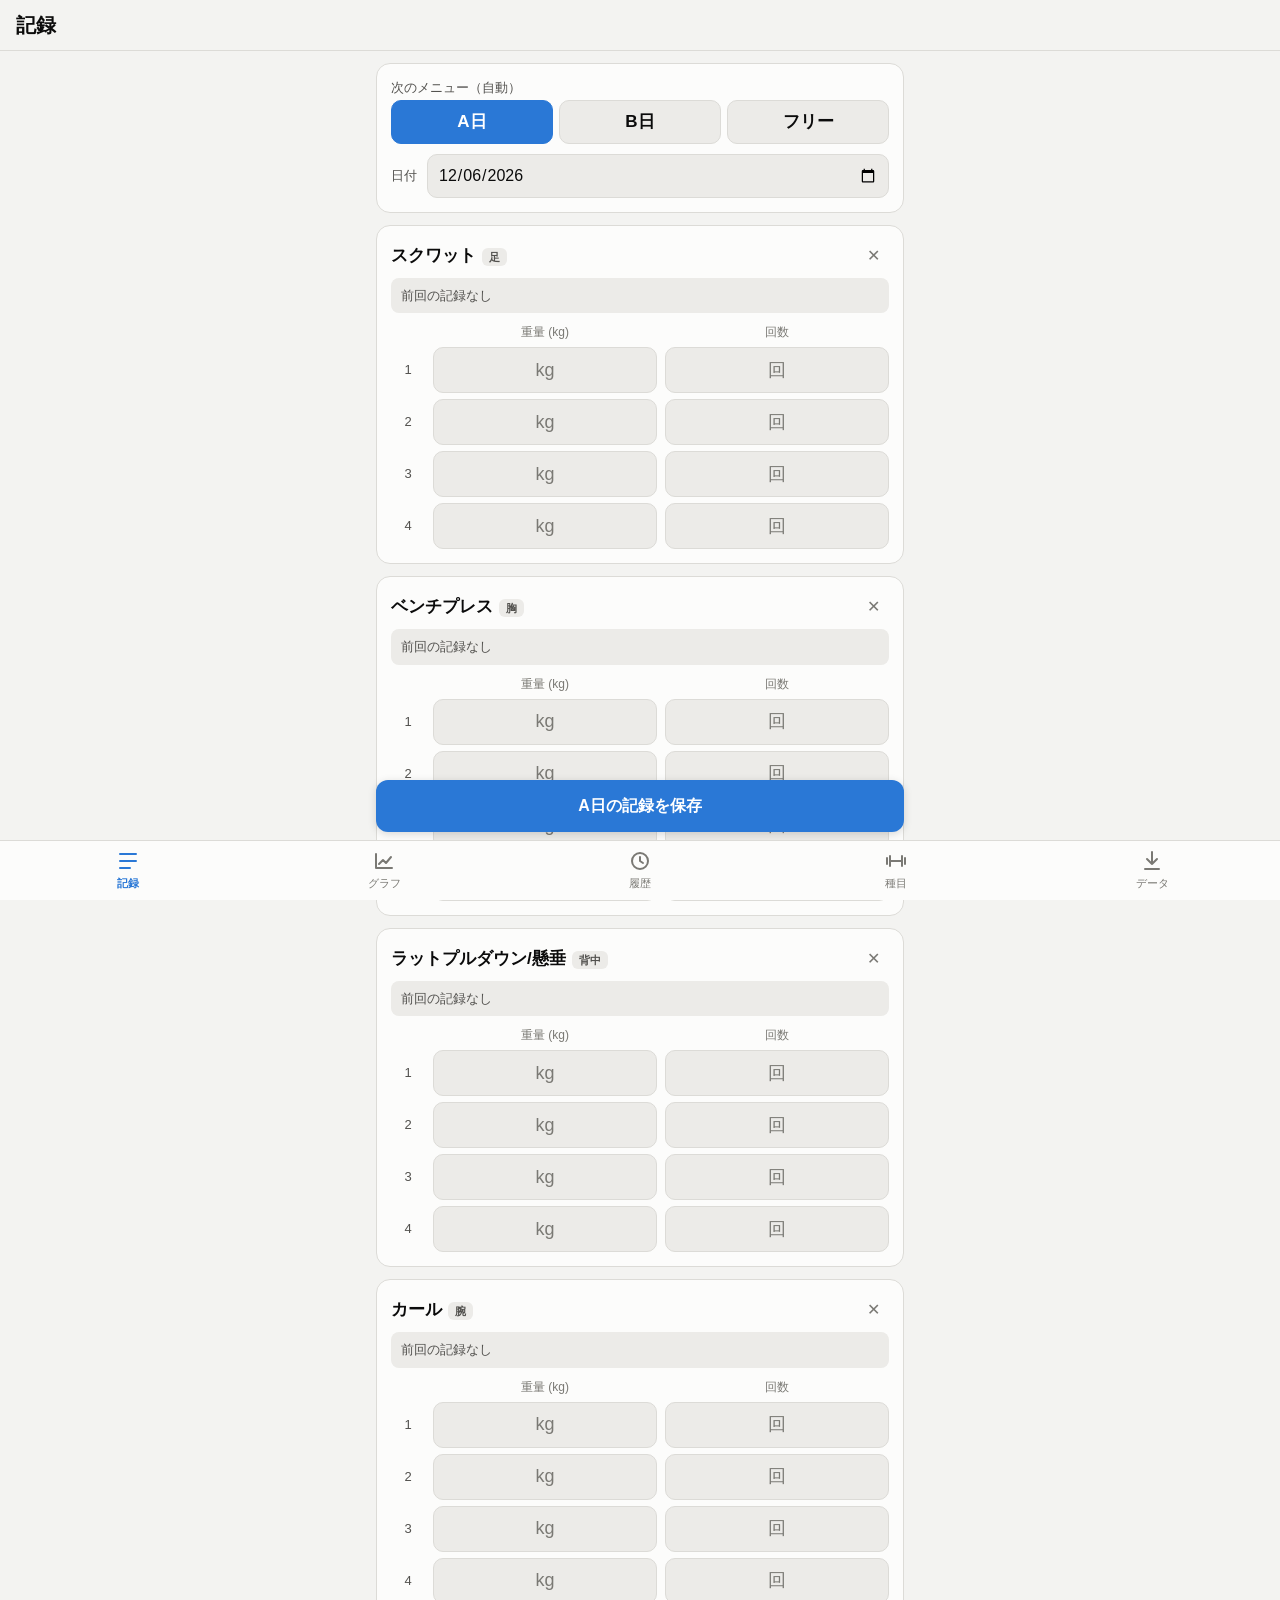
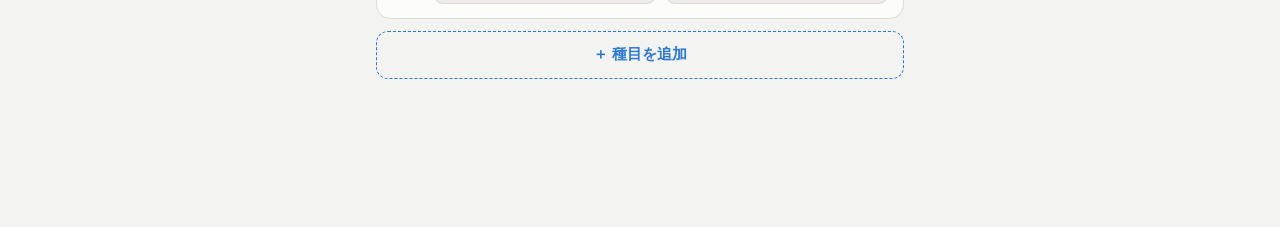
==== workout/index.html @ a6f20a1d "筋トレ記録: 記録をテキストでコピー・共有できるように - データタブに「テキストでコピー」（最新1回・7日・30日・全期間、プレビュー付き） - 共有に対応した端末では LINE 等へ直接共有 - " ====
<!doctype html>
<html lang="ja">
<head>
  <meta charset="utf-8">
  <meta name="viewport" content="width=device-width, initial-scale=1, viewport-fit=cover">
  <meta name="theme-color" content="#1f5fb0">
  <meta name="apple-mobile-web-app-capable" content="yes">
  <meta name="apple-mobile-web-app-status-bar-style" content="black-translucent">
  <meta name="apple-mobile-web-app-title" content="筋トレ記録">
  <title>筋トレ記録</title>
  <link rel="manifest" href="manifest.webmanifest">
  <link rel="icon" href="icons/icon-192.png" type="image/png">
  <link rel="apple-touch-icon" href="icons/apple-touch-icon.png">
  <link rel="stylesheet" href="style.css">
</head>
<body>
  <header class="app-header">
    <h1 id="header-title">記録</h1>
  </header>

  <main>
    <!-- 記録 -->
    <section id="view-record" class="view active" aria-labelledby="tab-record">
      <div class="session-bar card">
        <div class="day-row">
          <div>
            <div class="muted small" id="day-auto-label">次のメニュー</div>
            <div class="day-switch" role="radiogroup" aria-label="メニュー">
              <button type="button" class="day-btn" data-day="A" role="radio">A日</button>
              <button type="button" class="day-btn" data-day="B" role="radio">B日</button>
              <button type="button" class="day-btn" data-day="F" role="radio">フリー</button>
            </div>
          </div>
          <label class="date-field">
            <span class="muted small">日付</span>
            <input type="date" id="session-date">
          </label>
        </div>
        <p id="editing-note" class="editing-note" hidden>
          過去の記録を編集中 <button type="button" id="cancel-edit" class="link-btn">編集をやめる</button>
        </p>
      </div>

      <div id="exercise-list"></div>
      <p id="record-empty" class="muted empty" hidden>「＋ 種目を追加」から今日やる種目を選んでください</p>

      <button type="button" id="add-exercise-btn" class="add-btn">＋ 種目を追加</button>

      <div class="save-area">
        <button type="button" id="save-btn" class="primary-btn">記録を保存</button>
      </div>
    </section>

    <!-- グラフ -->
    <section id="view-chart" class="view" aria-labelledby="tab-chart">
      <div class="card">
        <label class="field">
          <span class="muted small">種目</span>
          <select id="chart-exercise"></select>
        </label>
        <div class="seg" role="radiogroup" aria-label="指標">
          <button type="button" class="seg-btn active" data-metric="top" role="radio" aria-checked="true">最大重量</button>
          <button type="button" class="seg-btn" data-metric="volume" role="radio" aria-checked="false">総挙上量</button>
        </div>
      </div>
      <div class="card chart-card">
        <div class="chart-head">
          <div id="chart-title" class="chart-title"></div>
          <div id="chart-summary" class="muted small"></div>
        </div>
        <div class="chart-wrap">
          <canvas id="chart" aria-label="重量推移グラフ" role="img"></canvas>
          <div id="chart-tip" class="chart-tip" hidden></div>
        </div>
        <p id="chart-empty" class="muted empty" hidden>まだ記録がありません</p>
      </div>
      <div class="card">
        <h2 class="card-title">記録一覧</h2>
        <table class="data-table" id="chart-table">
          <thead><tr><th>日付</th><th>セット（kg×回）</th><th class="num" id="chart-table-metric">最大</th></tr></thead>
          <tbody></tbody>
        </table>
      </div>
    </section>

    <!-- 履歴 -->
    <section id="view-history" class="view" aria-labelledby="tab-history">
      <div id="history-list"></div>
      <p id="history-empty" class="muted empty" hidden>まだ記録がありません</p>
    </section>

    <!-- 種目・メニュー -->
    <section id="view-menu" class="view" aria-labelledby="tab-menu">
      <div id="template-cards"></div>
      <h2 class="section-title">部位ごとの種目</h2>
      <div id="catalog-cards"></div>
    </section>

    <!-- データ -->
    <section id="view-settings" class="view" aria-labelledby="tab-settings">
      <div class="card">
        <h2 class="card-title">テキストでコピー</h2>
        <p class="muted small">友人やトレーナーにメッセージで送るときに使えます。</p>
        <div class="seg" id="text-range" role="radiogroup" aria-label="期間">
          <button type="button" class="seg-btn active" data-range="last" role="radio" aria-checked="true">最新1回</button>
          <button type="button" class="seg-btn" data-range="7" role="radio" aria-checked="false">7日</button>
          <button type="button" class="seg-btn" data-range="30" role="radio" aria-checked="false">30日</button>
          <button type="button" class="seg-btn" data-range="all" role="radio" aria-checked="false">全期間</button>
        </div>
        <textarea id="text-preview" class="text-preview" rows="9" readonly aria-label="コピーする内容"></textarea>
        <div class="btn-row">
          <button type="button" id="copy-text-btn" class="primary-btn">コピー</button>
          <button type="button" id="share-text-btn" class="secondary-btn" hidden>共有</button>
        </div>
      </div>
      <div class="card">
        <h2 class="card-title">データのバックアップ</h2>
        <p class="muted small">機種変更の前にエクスポートし、新しい端末でインポートしてください。種目とA日/B日メニューも一緒に保存されます。</p>
        <p class="small" id="data-count"></p>
        <div class="btn-col">
          <button type="button" id="export-btn" class="primary-btn">JSONをエクスポート</button>
          <button type="button" id="share-btn" class="secondary-btn" hidden>共有（AirDrop・メール等）</button>
          <button type="button" id="import-btn" class="secondary-btn">JSONをインポート</button>
          <input type="file" id="import-file" accept="application/json,.json" hidden>
        </div>
        <p class="muted small">インポートは既存データに統合されます（同じ記録は上書き）。</p>
      </div>
      <p class="muted small center" id="app-version"></p>
    </section>
  </main>

  <nav class="tabbar" role="tablist">
    <button type="button" role="tab" id="tab-record" data-view="record" class="active" aria-selected="true">
      <svg viewBox="0 0 24 24" aria-hidden="true"><path d="M4 5h16M4 12h16M4 19h10"/></svg>記録
    </button>
    <button type="button" role="tab" id="tab-chart" data-view="chart" aria-selected="false">
      <svg viewBox="0 0 24 24" aria-hidden="true"><path d="M4 19V5M4 19h16M7 15l4-4 3 3 5-6"/></svg>グラフ
    </button>
    <button type="button" role="tab" id="tab-history" data-view="history" aria-selected="false">
      <svg viewBox="0 0 24 24" aria-hidden="true"><circle cx="12" cy="12" r="8"/><path d="M12 8v4l3 2"/></svg>履歴
    </button>
    <button type="button" role="tab" id="tab-menu" data-view="menu" aria-selected="false">
      <svg viewBox="0 0 24 24" aria-hidden="true"><path d="M3 9v6M6 7v10M18 7v10M21 9v6M6 12h12"/></svg>種目
    </button>
    <button type="button" role="tab" id="tab-settings" data-view="settings" aria-selected="false">
      <svg viewBox="0 0 24 24" aria-hidden="true"><path d="M12 3v12M7 10l5 5 5-5M5 20h14"/></svg>データ
    </button>
  </nav>

  <!-- 種目を選ぶシート -->
  <dialog id="picker-dialog" class="sheet">
    <div class="sheet-head">
      <h2 id="picker-title">種目を追加</h2>
      <button type="button" class="icon-btn" data-close aria-label="閉じる">✕</button>
    </div>
    <div id="picker-parts" class="part-chips" role="tablist" aria-label="部位"></div>
    <div id="picker-list" class="picker-list"></div>
    <button type="button" id="picker-new" class="add-btn">＋ 新しい種目を作る</button>
  </dialog>

  <!-- 種目の作成・編集 -->
  <dialog id="exercise-dialog" class="sheet">
    <form method="dialog" id="exercise-form">
      <div class="sheet-head">
        <h2 id="exercise-dialog-title">種目を追加</h2>
        <button type="button" class="icon-btn" data-close aria-label="閉じる">✕</button>
      </div>
      <label class="field">
        <span class="muted small">種目名</span>
        <input type="text" id="exercise-name" class="text-in" maxlength="40" autocomplete="off" enterkeyhint="done" required>
      </label>
      <div class="field">
        <span class="muted small">部位</span>
        <div id="exercise-part" class="part-chips" role="radiogroup" aria-label="部位"></div>
      </div>
      <p id="exercise-error" class="error small" hidden></p>
      <button type="submit" class="primary-btn">保存</button>
    </form>
  </dialog>

  <div id="toast" class="toast" role="status" aria-live="polite" hidden></div>

  <script src="db.js"></script>
  <script src="app.js"></script>
</body>
</html>
---- workout/style.css ----
:root {
  color-scheme: light;
  --bg: #f3f3f1;
  --surface: #fcfcfb;
  --surface-2: #ecebe8;
  --border: #dcdbd7;
  --text: #0b0b0b;
  --text-2: #52514e;
  --text-3: #7a7974;
  --accent: #2a78d6;
  --accent-ink: #ffffff;
  --accent-soft: #e3eefb;
  --good: #0a7a3b;
  --good-soft: #dff3e7;
  --danger: #c23a39;
  --grid: #e4e3df;
  --radius: 14px;
  --tabbar-h: 60px;
}
@media (prefers-color-scheme: dark) {
  :root:not([data-theme="light"]) {
    color-scheme: dark;
    --bg: #111110;
    --surface: #1a1a19;
    --surface-2: #262624;
    --border: #353532;
    --text: #ffffff;
    --text-2: #c3c2b7;
    --text-3: #8f8e86;
    --accent: #3987e5;
    --accent-ink: #ffffff;
    --accent-soft: #1b2c42;
    --good: #4fcf86;
    --good-soft: #15321f;
    --danger: #e66767;
    --grid: #2c2c2a;
  }
}
:root[data-theme="dark"] {
  color-scheme: dark;
  --bg: #111110;
  --surface: #1a1a19;
  --surface-2: #262624;
  --border: #353532;
  --text: #ffffff;
  --text-2: #c3c2b7;
  --text-3: #8f8e86;
  --accent: #3987e5;
  --accent-ink: #ffffff;
  --accent-soft: #1b2c42;
  --good: #4fcf86;
  --good-soft: #15321f;
  --danger: #e66767;
  --grid: #2c2c2a;
}

* { box-sizing: border-box; }
html { -webkit-text-size-adjust: 100%; }
body {
  margin: 0;
  background: var(--bg);
  color: var(--text);
  font-family: -apple-system, BlinkMacSystemFont, "Hiragino Sans", "Noto Sans JP", "Segoe UI", sans-serif;
  font-size: 16px;
  line-height: 1.5;
  -webkit-tap-highlight-color: transparent;
  overscroll-behavior-y: none;
}
button, input, select { font: inherit; color: inherit; }
button { cursor: pointer; }

.app-header {
  position: sticky; top: 0; z-index: 5;
  padding: calc(env(safe-area-inset-top) + 10px) 16px 10px;
  background: var(--bg);
  border-bottom: 1px solid var(--border);
}
.app-header h1 { margin: 0; font-size: 20px; font-weight: 700; }

main {
  max-width: 560px;
  margin: 0 auto;
  padding: 12px 16px calc(var(--tabbar-h) + env(safe-area-inset-bottom) + 24px);
}
.view { display: none; }
.view.active { display: block; }

.card {
  background: var(--surface);
  border: 1px solid var(--border);
  border-radius: var(--radius);
  padding: 14px;
  margin-bottom: 12px;
}
.card-title { margin: 0 0 8px; font-size: 16px; }
.muted { color: var(--text-2); }
.small { font-size: 13px; }
.center { text-align: center; }
.empty { text-align: center; padding: 24px 0; }

/* 記録: セッションバー */
.day-row { display: flex; flex-direction: column; gap: 10px; }
.day-switch { display: flex; gap: 6px; margin-top: 2px; }
.day-btn {
  flex: 1; height: 44px; padding: 0 8px; white-space: nowrap;
  border-radius: 10px; border: 1px solid var(--border);
  background: var(--surface-2); font-weight: 700; font-size: 17px;
}
.day-btn[aria-checked="true"] { background: var(--accent); border-color: var(--accent); color: var(--accent-ink); }
.date-field { display: flex; align-items: center; gap: 10px; }
.date-field input {
  flex: 1; height: 44px; padding: 0 10px; border-radius: 10px;
  border: 1px solid var(--border); background: var(--surface-2); min-width: 0;
}
.editing-note {
  margin: 10px 0 0; padding: 8px 10px; border-radius: 8px;
  background: var(--accent-soft); font-size: 14px;
}
.link-btn { background: none; border: 0; padding: 0; color: var(--accent); text-decoration: underline; }

/* 種目カード */
.ex-card h3 { margin: 0; font-size: 17px; }
.ex-head { display: flex; justify-content: space-between; align-items: center; gap: 8px; }
.ex-title { display: flex; align-items: baseline; gap: 6px; min-width: 0; flex-wrap: wrap; }
.ex-tools { display: flex; align-items: center; gap: 6px; flex: 0 0 auto; }
.part-tag {
  display: inline-block; padding: 0 7px; border-radius: 6px; font-size: 11px; line-height: 18px;
  background: var(--surface-2); color: var(--text-2); font-weight: 600; white-space: nowrap;
}
.icon-btn {
  width: 32px; height: 32px; border-radius: 8px; border: 0; background: none;
  color: var(--text-3); font-size: 16px; line-height: 1; flex: 0 0 auto;
}
.icon-btn:active { background: var(--surface-2); }
.add-btn {
  display: block; width: 100%; height: 48px; margin: 0 0 12px; border-radius: 12px;
  border: 1px dashed var(--accent); background: none; color: var(--accent); font-weight: 700; font-size: 15px;
}
.prev {
  margin: 6px 0 10px; padding: 8px 10px; border-radius: 8px;
  background: var(--surface-2); font-size: 13px; color: var(--text-2);
}
.prev strong { color: var(--text); font-weight: 600; }
.prev .hint { margin-top: 4px; color: var(--good); font-weight: 700; }
.badge {
  display: inline-flex; align-items: center; gap: 4px;
  padding: 3px 9px; border-radius: 999px; font-size: 13px; font-weight: 700;
  background: var(--good-soft); color: var(--good); white-space: nowrap;
}
.sets { display: grid; grid-template-columns: 34px 1fr 1fr; gap: 6px 8px; align-items: center; }
.sets .col-h { font-size: 12px; color: var(--text-3); text-align: center; }
.set-no { font-size: 13px; color: var(--text-2); text-align: center; }
.num-in {
  width: 100%; height: 46px; padding: 0 10px;
  border-radius: 10px; border: 1px solid var(--border);
  background: var(--surface-2); font-size: 18px; text-align: center;
  font-variant-numeric: tabular-nums;
}
.num-in:focus { outline: 2px solid var(--accent); outline-offset: -1px; background: var(--surface); }
.num-in.done { border-color: var(--good); }
.num-in::placeholder { color: var(--text-3); }
.fill-btn {
  margin-top: 8px; width: 100%; height: 36px; border-radius: 8px;
  border: 1px dashed var(--border); background: none; color: var(--text-2); font-size: 13px;
}

.save-area { position: sticky; bottom: calc(var(--tabbar-h) + env(safe-area-inset-bottom) + 8px); }
.primary-btn, .secondary-btn {
  width: 100%; height: 52px; border-radius: 12px; font-weight: 700; font-size: 16px;
}
.primary-btn { border: 0; background: var(--accent); color: var(--accent-ink); box-shadow: 0 2px 8px rgb(0 0 0 / .15); }
.secondary-btn { border: 1px solid var(--border); background: var(--surface-2); }
.primary-btn:active, .secondary-btn:active { transform: scale(.99); }
.btn-col { display: flex; flex-direction: column; gap: 8px; margin: 10px 0; }
.btn-row { display: flex; gap: 8px; }
.btn-row > * { flex: 1; }
.text-preview {
  display: block; width: 100%; margin: 10px 0; padding: 10px 12px; resize: vertical;
  border-radius: 10px; border: 1px solid var(--border); background: var(--surface-2); color: var(--text);
  font: inherit; font-size: 14px; line-height: 1.6;
}

/* グラフ */
.field { display: flex; flex-direction: column; gap: 2px; margin-bottom: 10px; }
.field select {
  height: 44px; padding: 0 10px; border-radius: 10px;
  border: 1px solid var(--border); background: var(--surface-2);
}
.seg { display: flex; background: var(--surface-2); border-radius: 10px; padding: 3px; }
.seg-btn { flex: 1; height: 38px; border: 0; border-radius: 8px; background: none; font-size: 14px; color: var(--text-2); }
.seg-btn.active { background: var(--surface); color: var(--text); font-weight: 700; box-shadow: 0 1px 3px rgb(0 0 0 / .12); }
.chart-head { margin-bottom: 6px; }
.chart-title { font-weight: 700; }
.chart-wrap { position: relative; }
#chart { display: block; width: 100%; height: 240px; touch-action: pan-y; }
.chart-tip {
  position: absolute; top: 0; pointer-events: none;
  background: var(--surface); border: 1px solid var(--border); border-radius: 8px;
  padding: 6px 9px; font-size: 12px; line-height: 1.4; white-space: nowrap;
  box-shadow: 0 2px 8px rgb(0 0 0 / .15);
}
.chart-tip b { font-size: 14px; }
.data-table { width: 100%; border-collapse: collapse; font-size: 13px; }
.data-table th, .data-table td { padding: 6px 4px; border-bottom: 1px solid var(--grid); text-align: left; vertical-align: top; }
.data-table th { color: var(--text-3); font-weight: 600; }
.data-table .num { text-align: right; font-variant-numeric: tabular-nums; white-space: nowrap; }
.data-table td:first-child { white-space: nowrap; }

/* 種目・メニュー */
.section-title { font-size: 15px; margin: 20px 2px 8px; color: var(--text-2); }
.row-list { list-style: none; margin: 0 0 8px; padding: 0; }
.row {
  display: flex; align-items: center; gap: 4px; min-height: 44px;
  border-bottom: 1px solid var(--grid); padding: 2px 0;
}
.row:last-child { border-bottom: 0; }
.row .row-name { flex: 1; min-width: 0; display: flex; align-items: baseline; gap: 6px; flex-wrap: wrap; }
.row .icon-btn:disabled { opacity: .3; }
.card-head { display: flex; justify-content: space-between; align-items: center; margin-bottom: 4px; }
.card-head .card-title { margin: 0; }
.text-btn { background: none; border: 0; color: var(--accent); font-weight: 700; font-size: 14px; padding: 6px 4px; }
.row-empty { padding: 8px 0; }

/* シート（ダイアログ） */
.sheet {
  width: 100%; max-width: 560px; max-height: 85vh; margin: auto auto 0; padding: 14px 16px calc(16px + env(safe-area-inset-bottom));
  border: 0; border-radius: 18px 18px 0 0; background: var(--surface); color: var(--text);
  overflow-y: auto;
}
.sheet::backdrop { background: rgb(0 0 0 / .45); }
.sheet-head { display: flex; justify-content: space-between; align-items: center; margin-bottom: 10px; }
.sheet-head h2 { margin: 0; font-size: 18px; }
.part-chips { display: flex; gap: 6px; flex-wrap: wrap; margin-bottom: 10px; }
.chip {
  height: 38px; padding: 0 14px; border-radius: 999px; border: 1px solid var(--border);
  background: var(--surface-2); font-size: 15px; font-weight: 600;
}
.chip[aria-selected="true"], .chip[aria-checked="true"] { background: var(--accent); border-color: var(--accent); color: var(--accent-ink); }
.picker-list { display: flex; flex-direction: column; gap: 6px; margin-bottom: 12px; min-height: 120px; }
.pick-item {
  display: flex; justify-content: space-between; align-items: center;
  min-height: 50px; padding: 0 14px; border-radius: 10px; border: 1px solid var(--border);
  background: var(--surface-2); font-size: 16px; text-align: left;
}
.pick-item:disabled { opacity: .5; }
.pick-item .muted { font-size: 12px; }
.text-in {
  height: 46px; padding: 0 12px; border-radius: 10px; border: 1px solid var(--border);
  background: var(--surface-2); font-size: 16px; width: 100%;
}
.error { color: var(--danger); margin: 0 0 10px; }

/* 履歴 */
.hist-head { display: flex; justify-content: space-between; align-items: center; margin-bottom: 6px; }
.hist-date { font-weight: 700; }
.day-tag {
  display: inline-block; margin-left: 6px; padding: 1px 8px; border-radius: 6px;
  background: var(--accent-soft); color: var(--text); font-size: 12px; font-weight: 700;
}
.hist-ex { font-size: 13px; padding: 3px 0; display: flex; gap: 8px; }
.hist-ex .name { flex: 0 0 auto; min-width: 7.5em; color: var(--text-2); }
.hist-ex .sets-txt { font-variant-numeric: tabular-nums; }
.hist-actions { display: flex; gap: 6px; flex: 0 0 auto; }
.hist-head > div:first-child { min-width: 0; }
.small-btn {
  height: 32px; padding: 0 10px; border-radius: 8px; white-space: nowrap;
  border: 1px solid var(--border); background: var(--surface-2); font-size: 13px;
}
.small-btn.danger { color: var(--danger); }

/* タブバー */
.tabbar {
  position: fixed; left: 0; right: 0; bottom: 0; z-index: 10;
  display: flex; height: calc(var(--tabbar-h) + env(safe-area-inset-bottom));
  padding-bottom: env(safe-area-inset-bottom);
  background: var(--surface); border-top: 1px solid var(--border);
}
.tabbar button {
  flex: 1; min-width: 0; border: 0; background: none; font-size: 11px; color: var(--text-3);
  display: flex; flex-direction: column; align-items: center; justify-content: center; gap: 2px;
}
.tabbar svg { width: 24px; height: 24px; fill: none; stroke: currentColor; stroke-width: 2; stroke-linecap: round; stroke-linejoin: round; }
.tabbar button.active { color: var(--accent); font-weight: 700; }

.toast {
  position: fixed; left: 50%; transform: translateX(-50%);
  bottom: calc(var(--tabbar-h) + env(safe-area-inset-bottom) + 76px);
  background: var(--text); color: var(--bg); padding: 10px 16px; border-radius: 10px;
  font-size: 14px; z-index: 20; max-width: calc(100% - 32px); text-align: center;
}
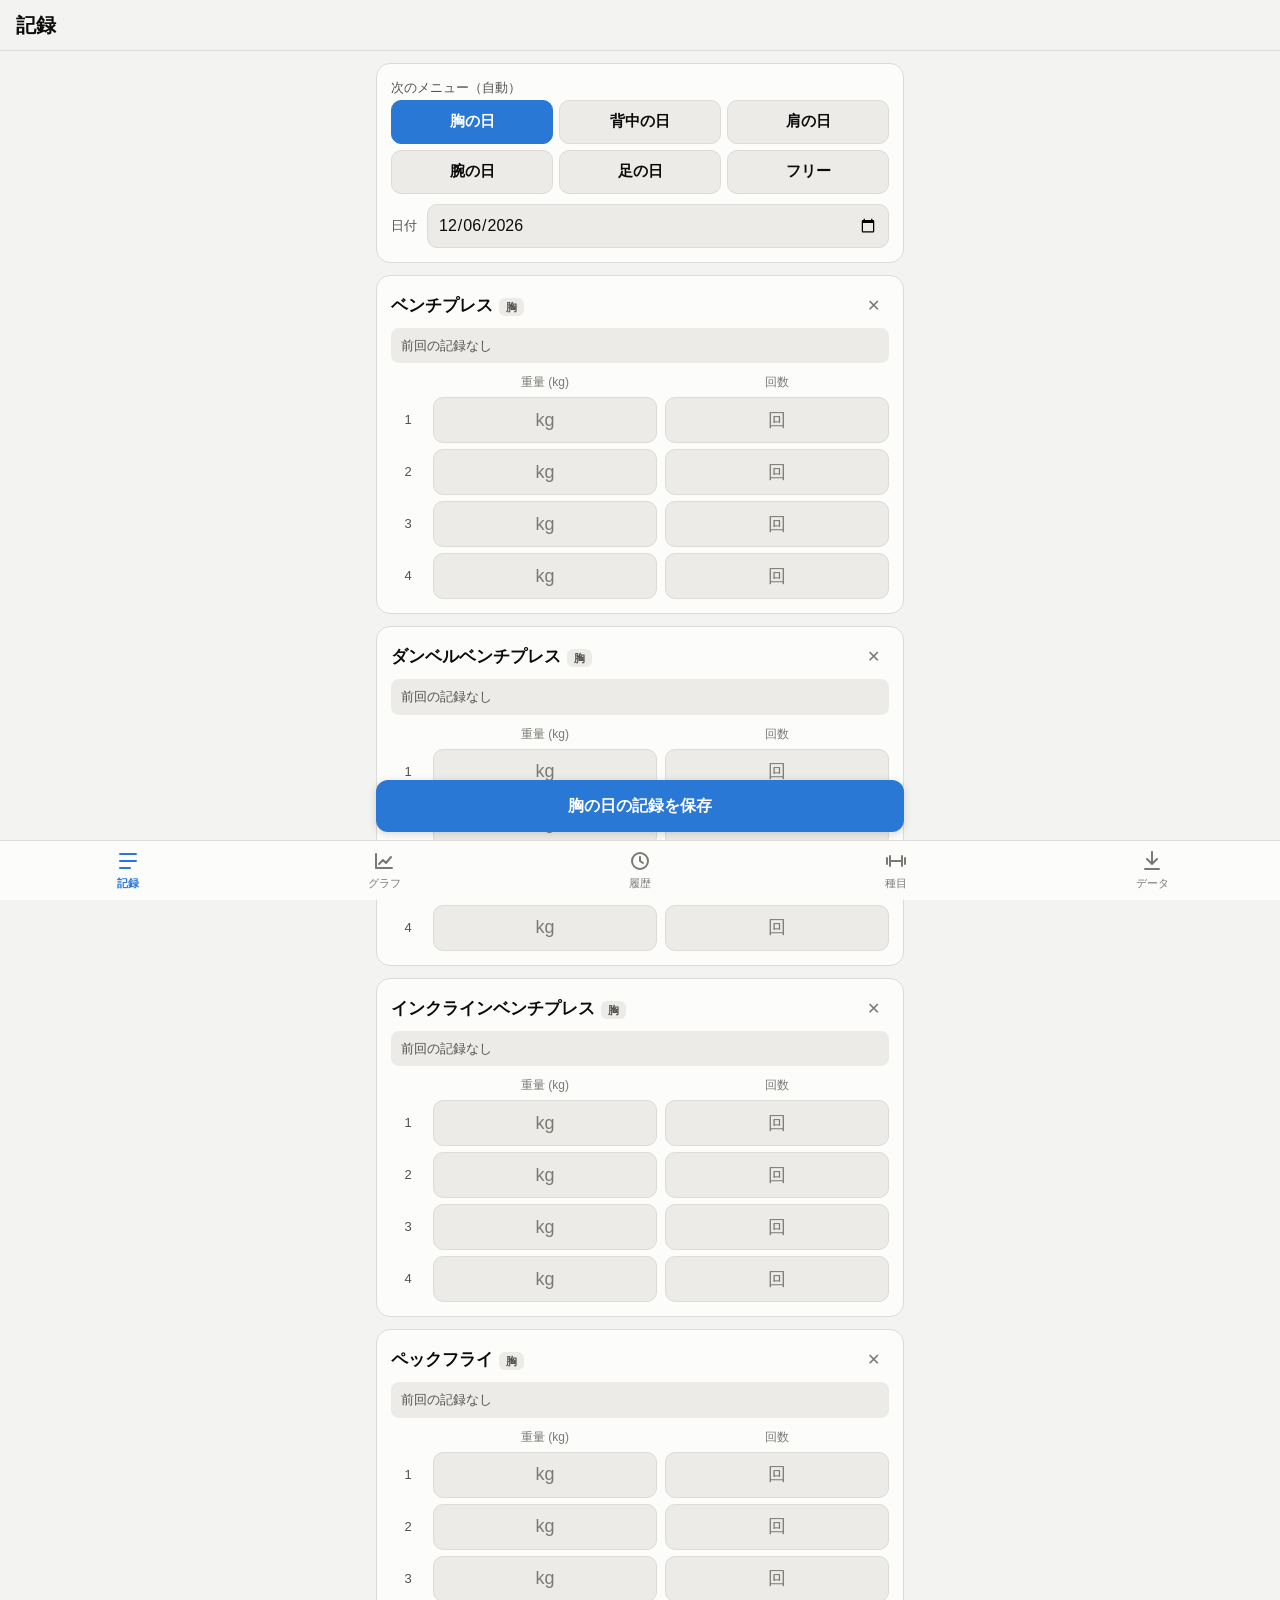
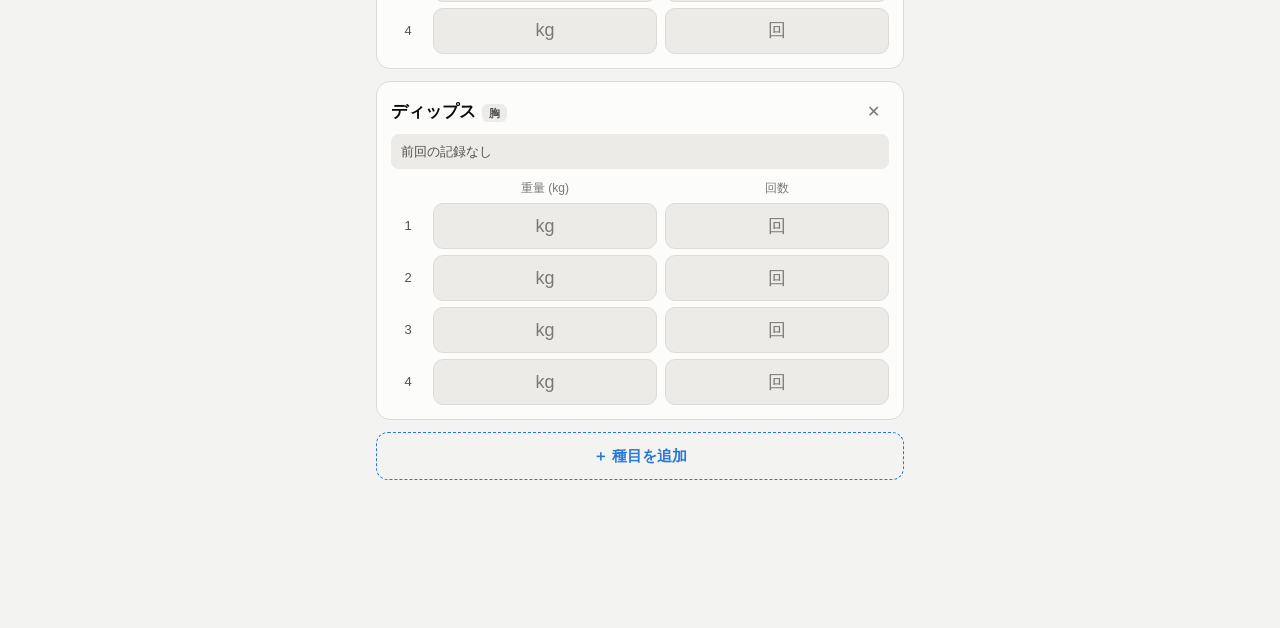
==== commit d7b6d1b6: "筋トレ記録: A日/B日を部位別の5分割メニューに置き換え - メニューを自由な数・名前で持てるようにし、初期値を5分割（胸/背中/肩/腕/足の日）に - 次のメニューは「一番長くやっていないもの」を" ====
--- a/workout/index.html
+++ b/workout/index.html
@@ -25,11 +25,7 @@
         <div class="day-row">
           <div>
             <div class="muted small" id="day-auto-label">次のメニュー</div>
-            <div class="day-switch" role="radiogroup" aria-label="メニュー">
-              <button type="button" class="day-btn" data-day="A" role="radio">A日</button>
-              <button type="button" class="day-btn" data-day="B" role="radio">B日</button>
-              <button type="button" class="day-btn" data-day="F" role="radio">フリー</button>
-            </div>
+            <div class="day-switch" id="day-switch" role="radiogroup" aria-label="メニュー"></div>
           </div>
           <label class="date-field">
             <span class="muted small">日付</span>
@@ -91,6 +87,7 @@
 
     <!-- 種目・メニュー -->
     <section id="view-menu" class="view" aria-labelledby="tab-menu">
+      <h2 class="section-title first">メニュー</h2>
       <div id="template-cards"></div>
       <h2 class="section-title">部位ごとの種目</h2>
       <div id="catalog-cards"></div>
@@ -115,7 +112,7 @@
       </div>
       <div class="card">
         <h2 class="card-title">データのバックアップ</h2>
-        <p class="muted small">機種変更の前にエクスポートし、新しい端末でインポートしてください。種目とA日/B日メニューも一緒に保存されます。</p>
+        <p class="muted small">機種変更の前にエクスポートし、新しい端末でインポートしてください。種目とメニューも一緒に保存されます。</p>
         <p class="small" id="data-count"></p>
         <div class="btn-col">
           <button type="button" id="export-btn" class="primary-btn">JSONをエクスポート</button>
--- a/workout/style.css
+++ b/workout/style.css
@@ -100,11 +100,12 @@
 
 /* 記録: セッションバー */
 .day-row { display: flex; flex-direction: column; gap: 10px; }
-.day-switch { display: flex; gap: 6px; margin-top: 2px; }
+.day-switch { display: flex; flex-wrap: wrap; gap: 6px; margin-top: 2px; }
 .day-btn {
-  flex: 1; height: 44px; padding: 0 8px; white-space: nowrap;
+  flex: 1 0 calc((100% - 12px) / 3); height: 44px; padding: 0 6px; white-space: nowrap;
   border-radius: 10px; border: 1px solid var(--border);
-  background: var(--surface-2); font-weight: 700; font-size: 17px;
+  background: var(--surface-2); font-weight: 700; font-size: 15px;
+  overflow: hidden; text-overflow: ellipsis;
 }
 .day-btn[aria-checked="true"] { background: var(--accent); border-color: var(--accent); color: var(--accent-ink); }
 .date-field { display: flex; align-items: center; gap: 10px; }
@@ -208,6 +209,7 @@
 
 /* 種目・メニュー */
 .section-title { font-size: 15px; margin: 20px 2px 8px; color: var(--text-2); }
+.section-title.first { margin-top: 4px; }
 .row-list { list-style: none; margin: 0 0 8px; padding: 0; }
 .row {
   display: flex; align-items: center; gap: 4px; min-height: 44px;
@@ -218,6 +220,10 @@
 .row .icon-btn:disabled { opacity: .3; }
 .card-head { display: flex; justify-content: space-between; align-items: center; margin-bottom: 4px; }
 .card-head .card-title { margin: 0; }
+.menu-actions { display: flex; flex-wrap: wrap; gap: 6px; margin-top: 8px; padding-top: 10px; border-top: 1px solid var(--grid); }
+.menu-actions .small-btn:first-child { margin-right: auto; }
+.menu-actions .small-btn:disabled { opacity: .35; }
+.menu-note { margin: 0 2px 10px; }
 .text-btn { background: none; border: 0; color: var(--accent); font-weight: 700; font-size: 14px; padding: 6px 4px; }
 .row-empty { padding: 8px 0; }
 
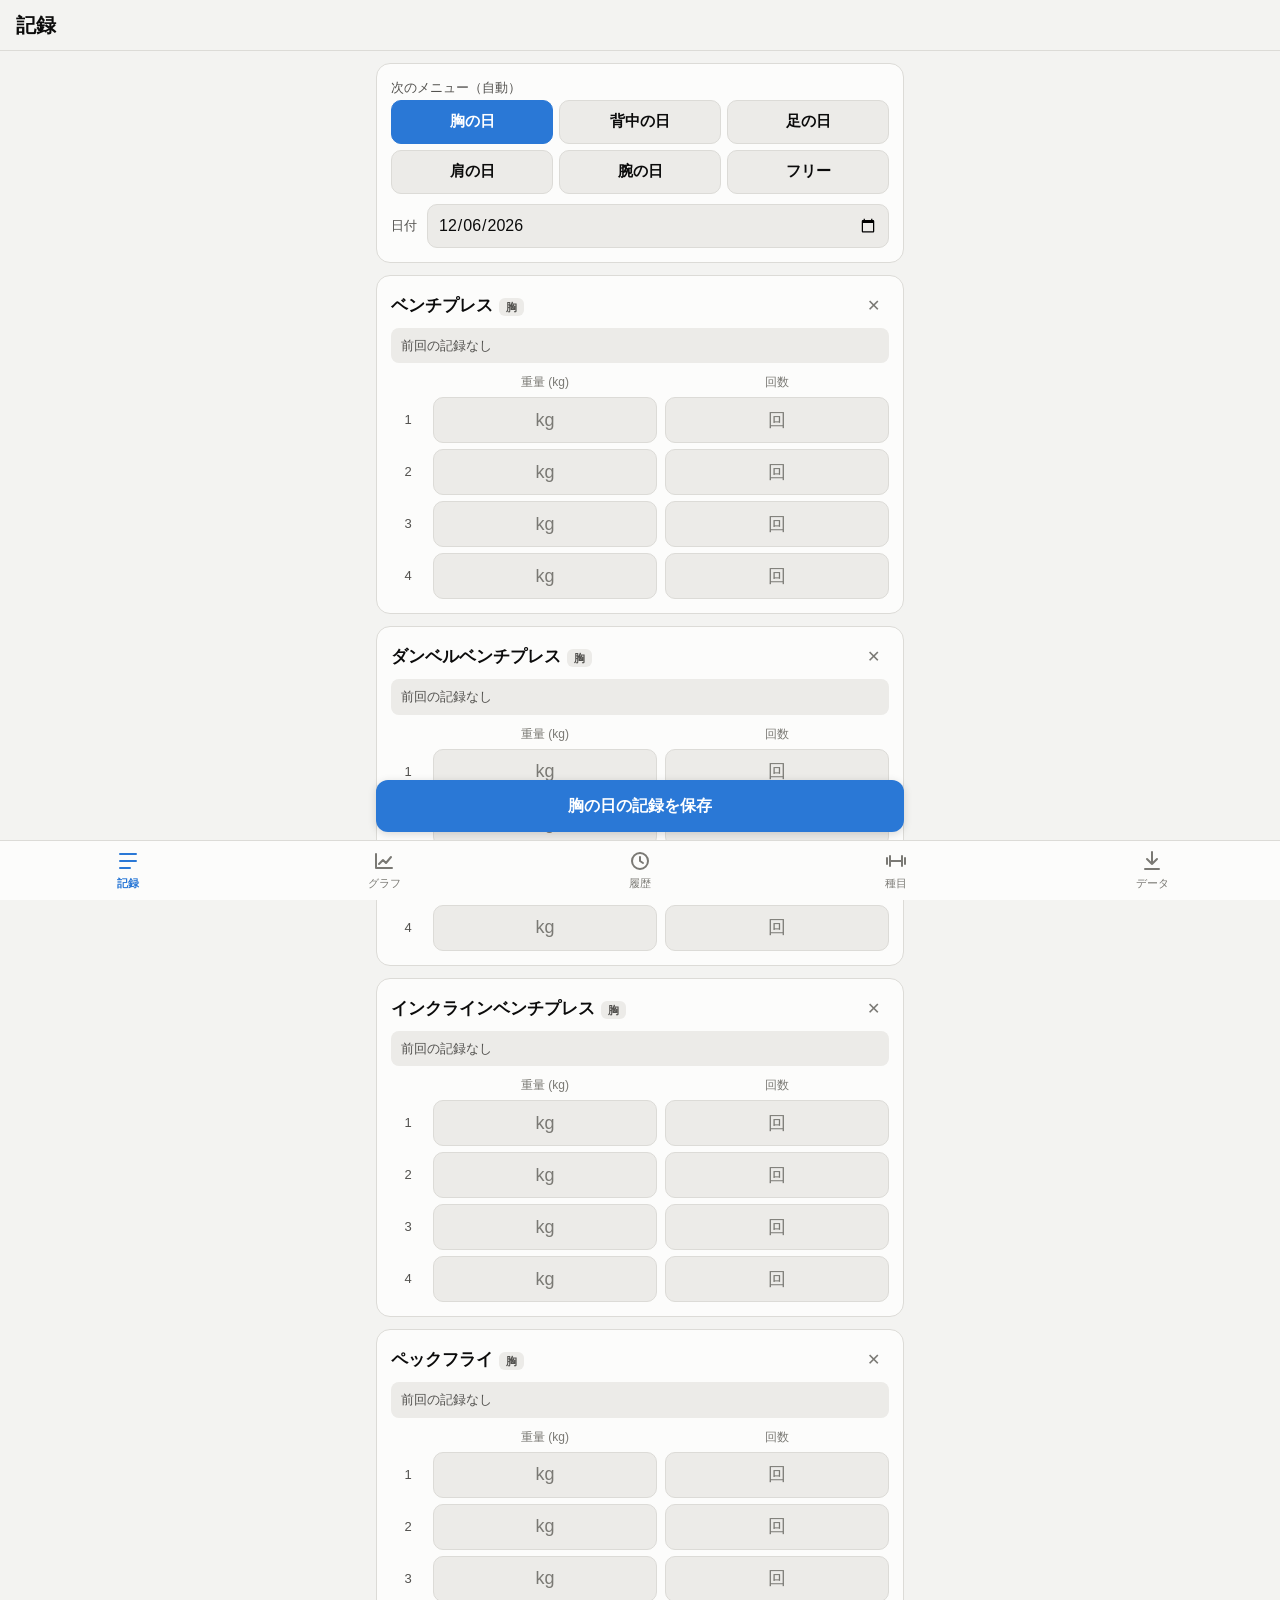
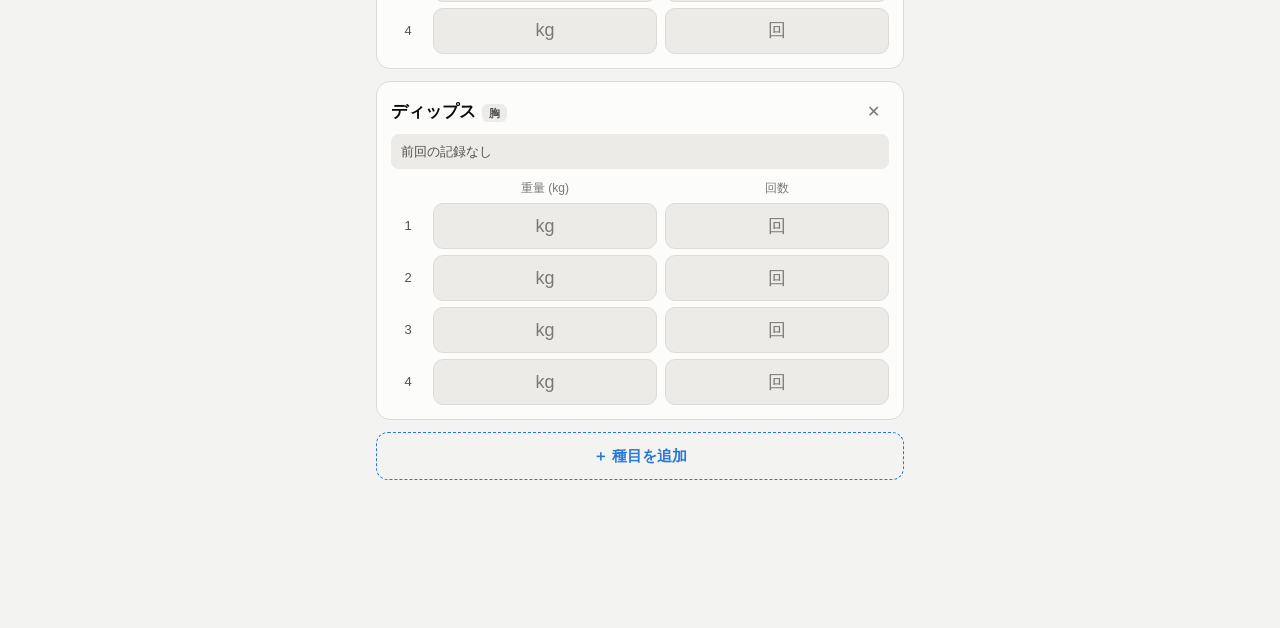
==== commit a309c461: "筋トレ記録: 増やす重さを種目ごとに設定、達成判定を厳しく - 達成時に増やす重さを種目ごとに 1/2/2.5/5kg から選べるように   （初期値：胸・背中・足 5kg、肩・腕・その他 2.5kg" ====
--- a/workout/index.html
+++ b/workout/index.html
@@ -170,6 +170,10 @@
         <span class="muted small">部位</span>
         <div id="exercise-part" class="part-chips" role="radiogroup" aria-label="部位"></div>
       </div>
+      <div class="field">
+        <span class="muted small">4セット×10回できたら増やす重さ</span>
+        <div id="exercise-increment" class="part-chips" role="radiogroup" aria-label="増やす重さ"></div>
+      </div>
       <p id="exercise-error" class="error small" hidden></p>
       <button type="submit" class="primary-btn">保存</button>
     </form>
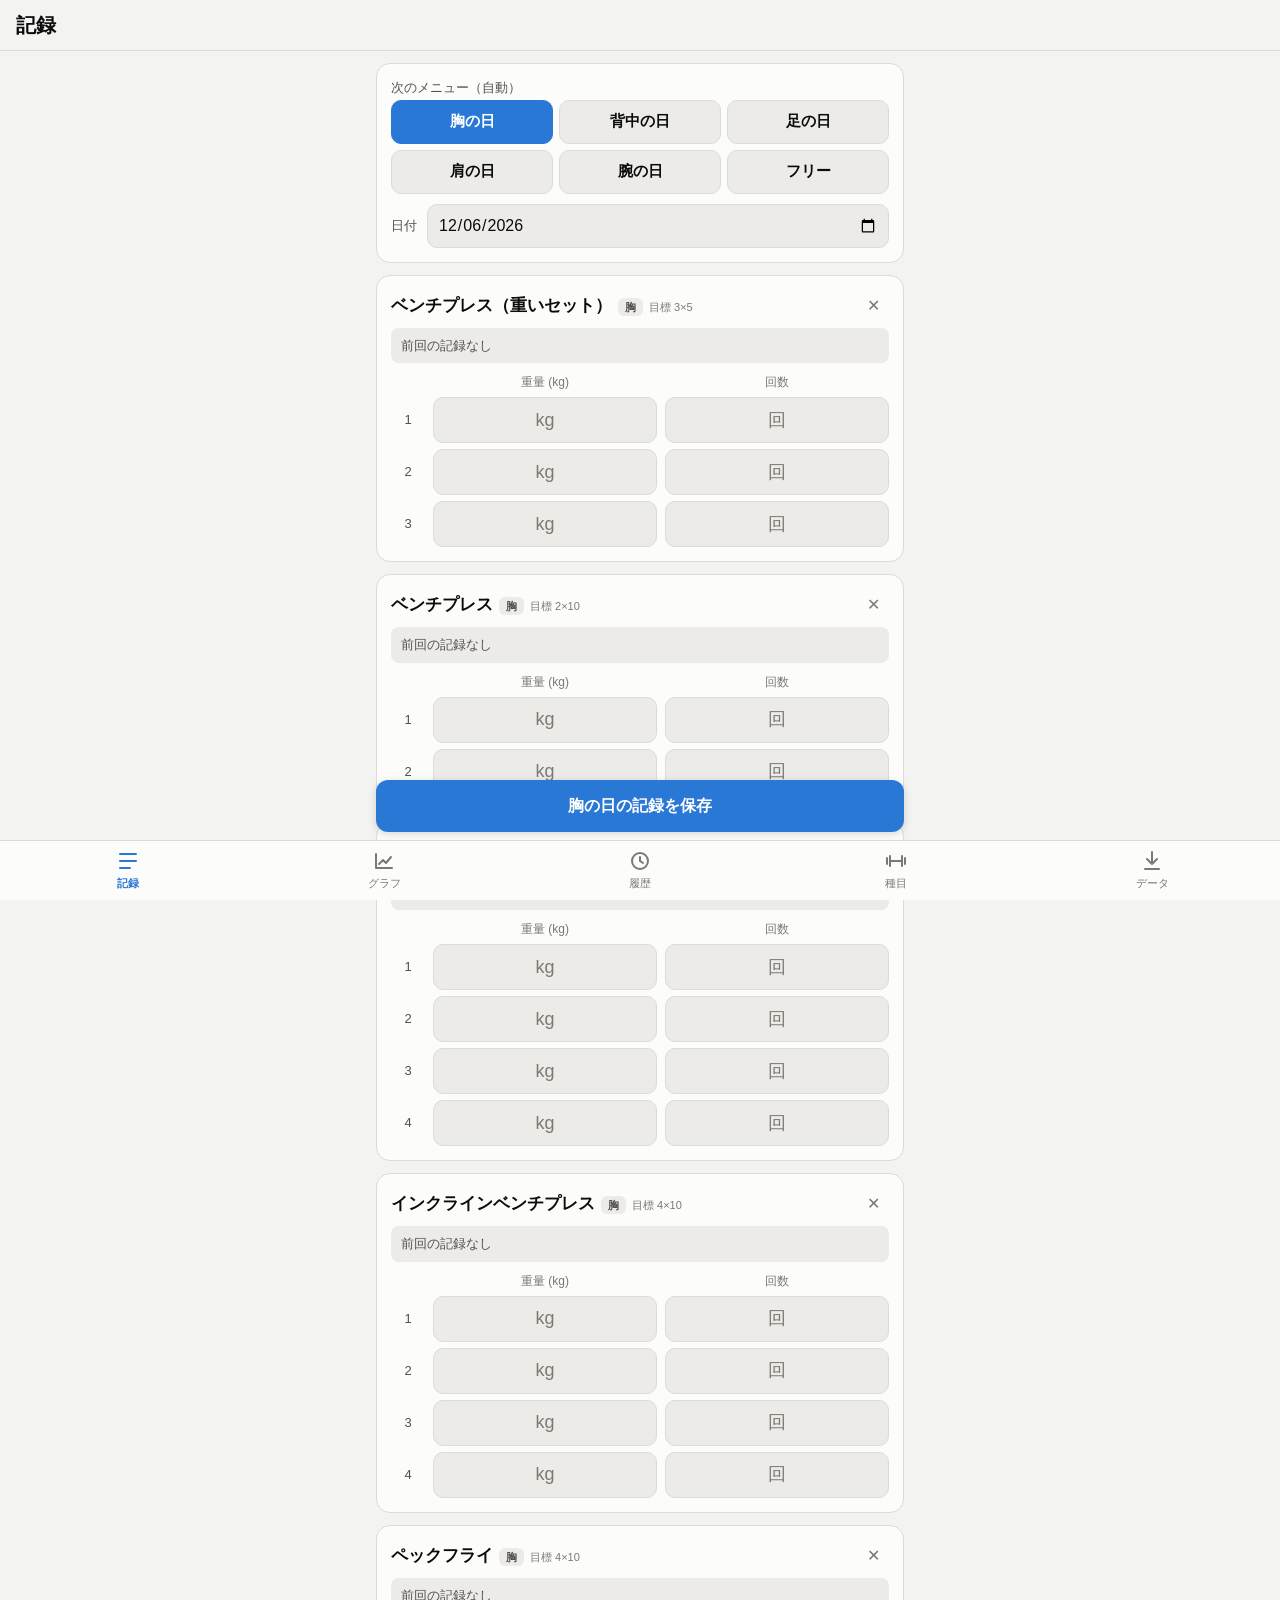
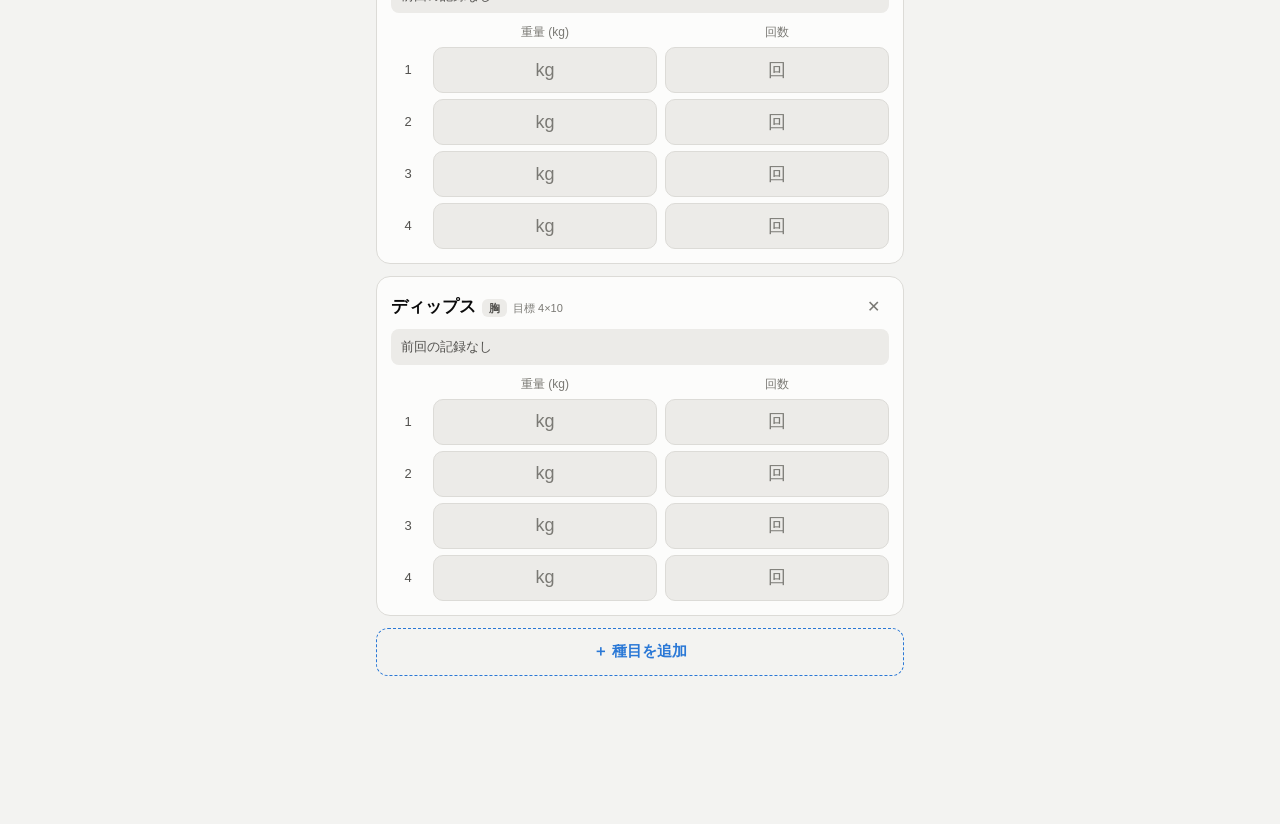
==== commit 07789c4a: "筋トレ記録: 目標セット数・回数を種目ごとに設定、BIG3に重いセットを追加 - 種目ごとに目標のセット数（2〜5）と回数（3〜12）を設定できるように - 記録に保存時の目標を残し、過去の記録はその" ====
--- a/workout/index.html
+++ b/workout/index.html
@@ -49,6 +49,13 @@
 
     <!-- グラフ -->
     <section id="view-chart" class="view" aria-labelledby="tab-chart">
+      <div class="card" id="big3-card">
+        <div class="card-head">
+          <h2 class="card-title">BIG3</h2>
+          <button type="button" class="text-btn" id="big3-edit">設定</button>
+        </div>
+        <div id="big3-body"></div>
+      </div>
       <div class="card">
         <label class="field">
           <span class="muted small">種目</span>
@@ -56,6 +63,7 @@
         </label>
         <div class="seg" role="radiogroup" aria-label="指標">
           <button type="button" class="seg-btn active" data-metric="top" role="radio" aria-checked="true">最大重量</button>
+          <button type="button" class="seg-btn" data-metric="e1rm" role="radio" aria-checked="false">推定MAX</button>
           <button type="button" class="seg-btn" data-metric="volume" role="radio" aria-checked="false">総挙上量</button>
         </div>
       </div>
@@ -76,6 +84,15 @@
           <thead><tr><th>日付</th><th>セット（kg×回）</th><th class="num" id="chart-table-metric">最大</th></tr></thead>
           <tbody></tbody>
         </table>
+      </div>
+      <div class="card">
+        <h2 class="card-title">自己ベスト一覧</h2>
+        <p class="muted small">推定MAXは、重さと回数から「1回なら何kg挙がるか」を計算した値です（12回以下のセットから計算）。種目をタップするとグラフに表示します。</p>
+        <table class="data-table" id="pr-table">
+          <thead><tr><th>種目</th><th class="num">最高重量</th><th class="num">推定MAX</th></tr></thead>
+          <tbody></tbody>
+        </table>
+        <p id="pr-empty" class="muted empty" hidden>まだ記録がありません</p>
       </div>
     </section>
 
@@ -171,10 +188,55 @@
         <div id="exercise-part" class="part-chips" role="radiogroup" aria-label="部位"></div>
       </div>
       <div class="field">
-        <span class="muted small">4セット×10回できたら増やす重さ</span>
+        <span class="muted small">目標のセット数</span>
+        <div id="exercise-sets" class="part-chips" role="radiogroup" aria-label="目標のセット数"></div>
+      </div>
+      <div class="field">
+        <span class="muted small">目標の回数</span>
+        <div id="exercise-reps" class="part-chips" role="radiogroup" aria-label="目標の回数"></div>
+      </div>
+      <div class="field">
+        <span class="muted small" id="exercise-increment-label">4セット×10回できたら増やす重さ</span>
         <div id="exercise-increment" class="part-chips" role="radiogroup" aria-label="増やす重さ"></div>
       </div>
       <p id="exercise-error" class="error small" hidden></p>
+      <button type="submit" class="primary-btn">保存</button>
+    </form>
+  </dialog>
+
+  <!-- 自己ベスト更新 -->
+  <dialog id="pr-dialog" class="sheet">
+    <div class="sheet-head">
+      <h2>🎉 自己ベスト更新！</h2>
+      <button type="button" class="icon-btn" data-close aria-label="閉じる">✕</button>
+    </div>
+    <div id="pr-list" class="pr-list"></div>
+    <button type="button" class="primary-btn" data-close>OK</button>
+  </dialog>
+
+  <!-- BIG3 の設定 -->
+  <dialog id="big3-dialog" class="sheet">
+    <form method="dialog" id="big3-form">
+      <div class="sheet-head">
+        <h2>BIG3の設定</h2>
+        <button type="button" class="icon-btn" data-close aria-label="閉じる">✕</button>
+      </div>
+      <label class="field">
+        <span class="muted small">スクワットに使う種目</span>
+        <select id="big3-squat"></select>
+      </label>
+      <label class="field">
+        <span class="muted small">ベンチプレスに使う種目</span>
+        <select id="big3-bench"></select>
+      </label>
+      <label class="field">
+        <span class="muted small">デッドリフトに使う種目</span>
+        <select id="big3-deadlift"></select>
+      </label>
+      <label class="field">
+        <span class="muted small">合計の目標（kg）</span>
+        <input type="text" id="big3-goal" class="text-in" inputmode="decimal" autocomplete="off">
+      </label>
       <button type="submit" class="primary-btn">保存</button>
     </form>
   </dialog>
--- a/workout/style.css
+++ b/workout/style.css
@@ -143,6 +143,8 @@
 }
 .prev strong { color: var(--text); font-weight: 600; }
 .prev .hint { margin-top: 4px; color: var(--good); font-weight: 700; }
+.prev .hint.warn { color: var(--text); font-weight: 600; }
+.target-tag { font-size: 11px; color: var(--text-3); white-space: nowrap; }
 .badge {
   display: inline-flex; align-items: center; gap: 4px;
   padding: 3px 9px; border-radius: 999px; font-size: 13px; font-weight: 700;
@@ -256,6 +258,28 @@
 }
 .error { color: var(--danger); margin: 0 0 10px; }
 
+/* BIG3・自己ベスト */
+.big3-row {
+  display: flex; justify-content: space-between; align-items: center; gap: 12px;
+  padding: 8px 0; border-bottom: 1px solid var(--grid);
+}
+.big3-label { font-weight: 700; }
+.big3-val { text-align: right; }
+.big3-num { font-size: 20px; font-weight: 700; font-variant-numeric: tabular-nums; }
+.big3-total { display: flex; justify-content: space-between; align-items: baseline; padding: 10px 0 8px; font-weight: 700; }
+.meter { height: 10px; border-radius: 999px; background: var(--surface-2); overflow: hidden; }
+.meter-fill { height: 100%; border-radius: 999px; background: var(--accent); }
+.big3-goal { margin-top: 6px; color: var(--text-2); }
+.big3-note { margin: 8px 0 0; }
+.data-table .group-row td { padding-top: 12px; font-weight: 700; color: var(--text-2); border-bottom: 0; }
+.data-table .pr-row { cursor: pointer; }
+.data-table .pr-row:active { background: var(--surface-2); }
+.data-table .num .muted { font-size: 11px; }
+.pr-list { display: flex; flex-direction: column; gap: 10px; margin-bottom: 14px; }
+.pr-item { padding: 10px 12px; border-radius: 10px; background: var(--good-soft); }
+.pr-name { font-weight: 700; margin-bottom: 2px; }
+.pr-line { color: var(--good); font-weight: 700; font-variant-numeric: tabular-nums; }
+
 /* 履歴 */
 .hist-head { display: flex; justify-content: space-between; align-items: center; margin-bottom: 6px; }
 .hist-date { font-weight: 700; }
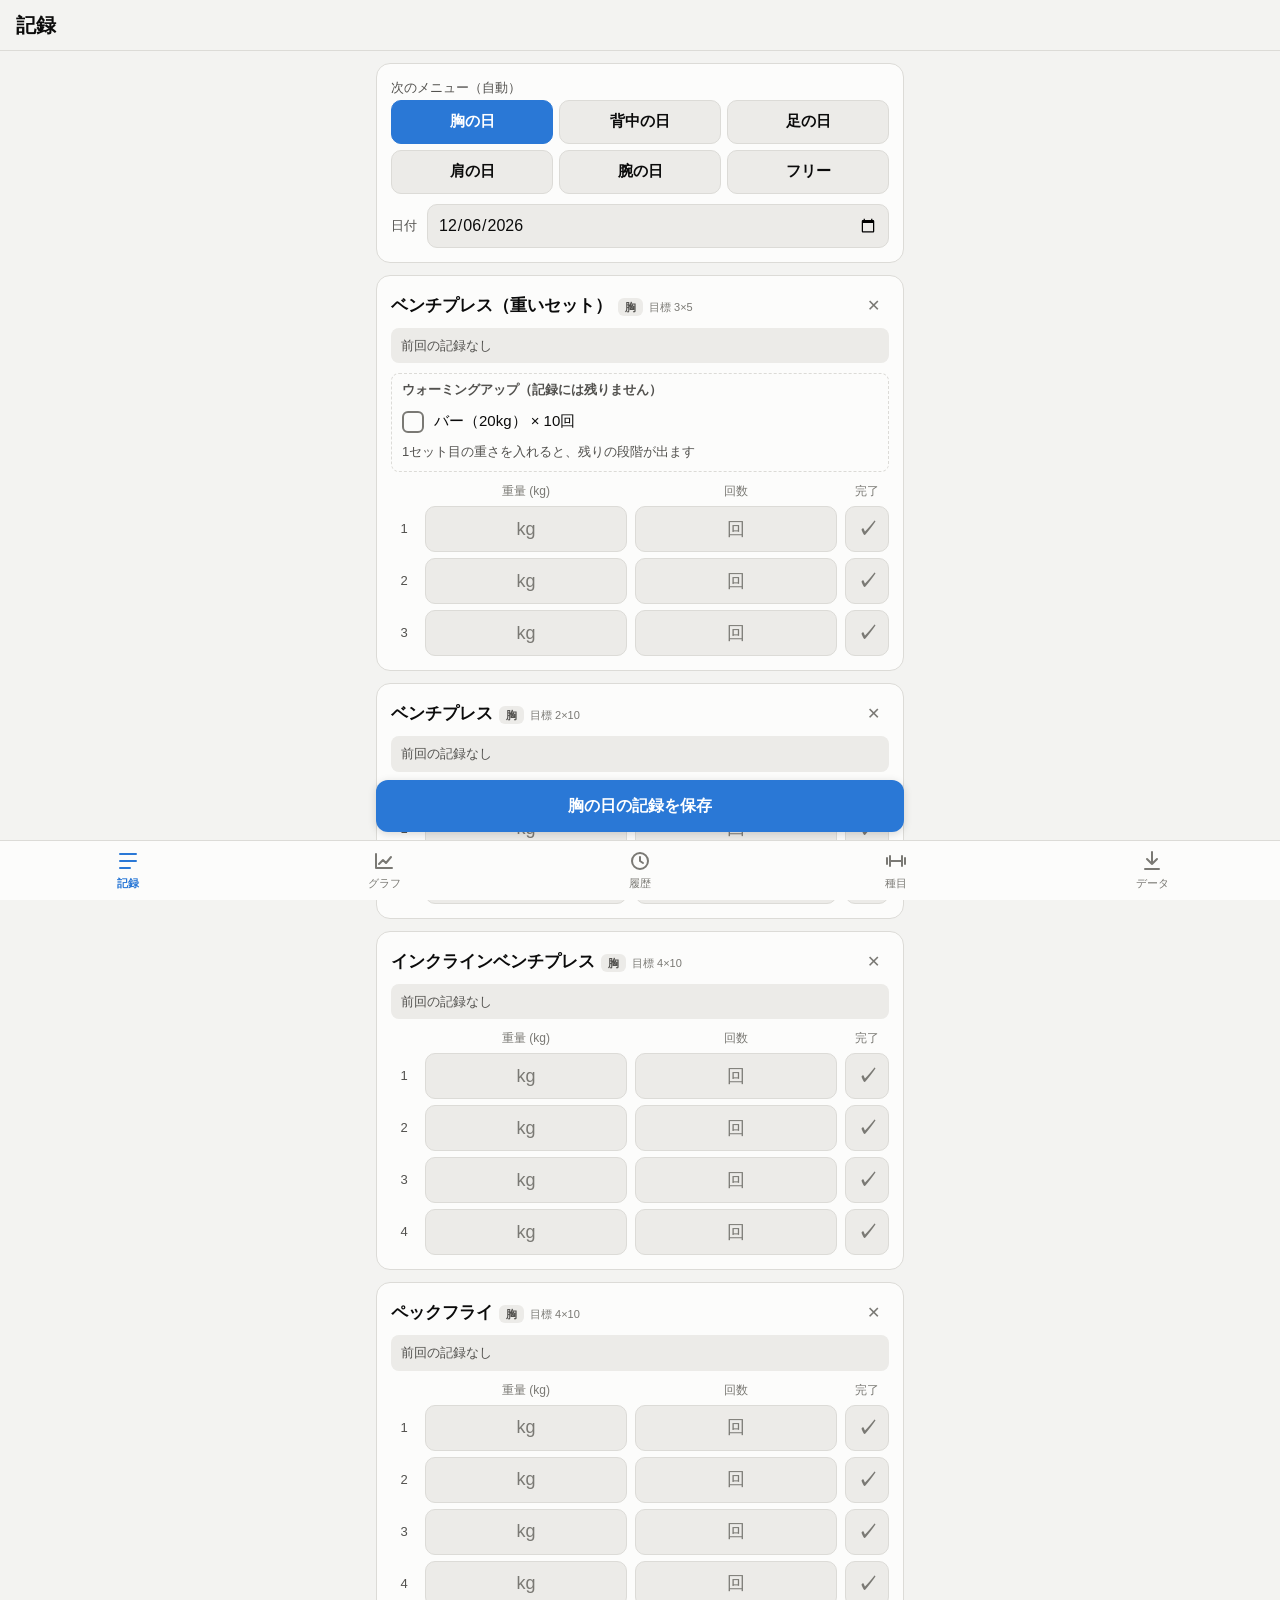
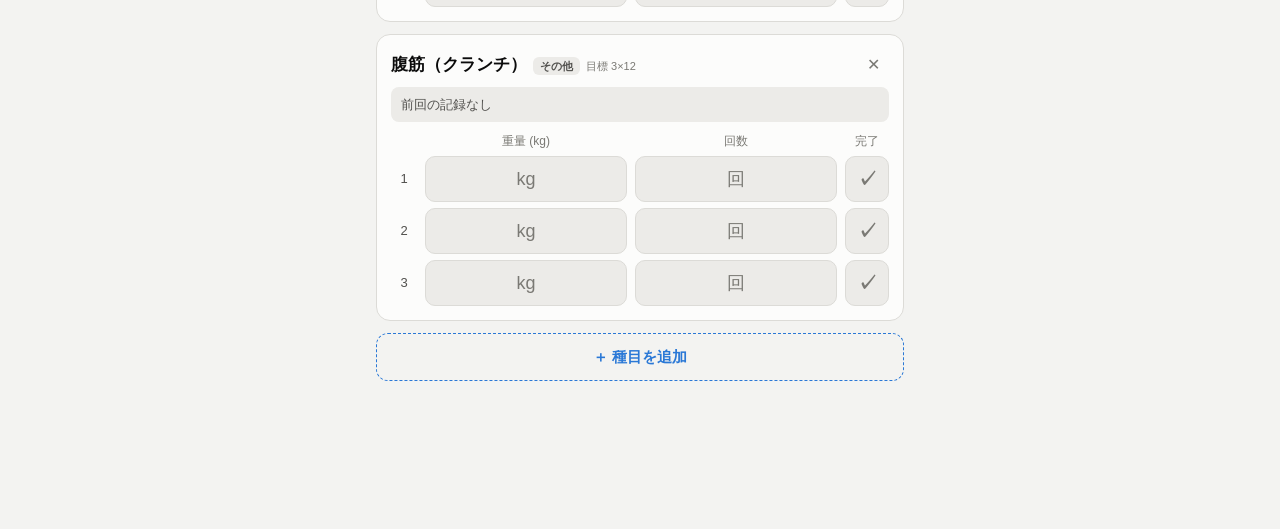
==== commit 5a4e2b6b: "筋トレ記録: インターバルタイマーを追加（改善仕様 優先度2） - 各セットに ✓ ボタン。回数を入れて押すとセット完了＋休憩のカウントダウン開始（もう一度押すと取り消し） - 休憩の初期値：重いセッ" ====
--- a/workout/index.html
+++ b/workout/index.html
@@ -43,6 +43,18 @@
       <button type="button" id="add-exercise-btn" class="add-btn">＋ 種目を追加</button>
 
       <div class="save-area">
+        <div id="rest-timer" class="rest-timer" role="timer" aria-live="off" hidden>
+          <div class="rt-main">
+            <div class="rt-label" id="rt-label"></div>
+            <div class="rt-time" id="rt-time">0:00</div>
+          </div>
+          <div class="rt-bar"><div class="rt-fill" id="rt-fill"></div></div>
+          <div class="rt-actions">
+            <span class="muted small" id="rt-elapsed"></span>
+            <button type="button" class="small-btn" id="rt-add">+30秒</button>
+            <button type="button" class="small-btn" id="rt-skip">スキップ</button>
+          </div>
+        </div>
         <button type="button" id="save-btn" class="primary-btn">記録を保存</button>
       </div>
     </section>
@@ -199,6 +211,10 @@
         <span class="muted small" id="exercise-increment-label">4セット×10回できたら増やす重さ</span>
         <div id="exercise-increment" class="part-chips" role="radiogroup" aria-label="増やす重さ"></div>
       </div>
+      <div class="field">
+        <span class="muted small">セット間の休憩</span>
+        <div id="exercise-rest" class="part-chips" role="radiogroup" aria-label="セット間の休憩"></div>
+      </div>
       <p id="exercise-error" class="error small" hidden></p>
       <button type="submit" class="primary-btn">保存</button>
     </form>
--- a/workout/style.css
+++ b/workout/style.css
@@ -144,13 +144,33 @@
 .prev strong { color: var(--text); font-weight: 600; }
 .prev .hint { margin-top: 4px; color: var(--good); font-weight: 700; }
 .prev .hint.warn { color: var(--text); font-weight: 600; }
+.prev .guide { margin-top: 4px; color: var(--text-2); }
 .target-tag { font-size: 11px; color: var(--text-3); white-space: nowrap; }
 .badge {
   display: inline-flex; align-items: center; gap: 4px;
   padding: 3px 9px; border-radius: 999px; font-size: 13px; font-weight: 700;
   background: var(--good-soft); color: var(--good); white-space: nowrap;
 }
+.warmup { margin: 0 0 10px; padding: 6px 10px 4px; border: 1px dashed var(--border); border-radius: 8px; }
+.warmup-head { font-size: 13px; font-weight: 700; color: var(--text-2); margin-bottom: 2px; }
+.wu-item {
+  display: flex; align-items: center; gap: 10px; width: 100%; min-height: 40px;
+  padding: 0; border: 0; background: none; font-size: 15px; text-align: left; font-variant-numeric: tabular-nums;
+}
+.wu-box {
+  flex: 0 0 auto; width: 22px; height: 22px; border-radius: 6px; border: 2px solid var(--text-3);
+  display: grid; place-items: center; font-size: 14px; font-weight: 700; line-height: 1;
+}
+.wu-item[aria-checked="true"] .wu-box { background: var(--good); border-color: var(--good); color: #fff; }
+.wu-item[aria-checked="true"] .wu-text { color: var(--text-3); text-decoration: line-through; }
+.wu-note { margin: 0 0 6px; }
 .sets { display: grid; grid-template-columns: 34px 1fr 1fr; gap: 6px 8px; align-items: center; }
+.sets.with-done { grid-template-columns: 26px 1fr 1fr 44px; }
+.set-done {
+  width: 44px; height: 46px; border-radius: 10px; border: 1px solid var(--border);
+  background: var(--surface-2); color: var(--text-3); font-size: 20px; font-weight: 700;
+}
+.set-done[aria-pressed="true"] { background: var(--good); border-color: var(--good); color: #fff; }
 .sets .col-h { font-size: 12px; color: var(--text-3); text-align: center; }
 .set-no { font-size: 13px; color: var(--text-2); text-align: center; }
 .num-in {
@@ -168,6 +188,20 @@
 }
 
 .save-area { position: sticky; bottom: calc(var(--tabbar-h) + env(safe-area-inset-bottom) + 8px); }
+.rest-timer {
+  margin-bottom: 8px; padding: 10px 12px; border-radius: 12px;
+  background: var(--surface); border: 1px solid var(--border); box-shadow: 0 2px 10px rgb(0 0 0 / .18);
+}
+.rest-timer.done { border-color: var(--good); background: var(--good-soft); }
+.rt-main { display: flex; justify-content: space-between; align-items: baseline; gap: 8px; }
+.rt-label { font-size: 13px; line-height: 1.35; color: var(--text-2); min-width: 0; white-space: pre-line; }
+.rt-time { font-size: 28px; font-weight: 700; font-variant-numeric: tabular-nums; }
+.rest-timer.done .rt-time { font-size: 20px; color: var(--good); }
+.rt-bar { height: 6px; border-radius: 999px; background: var(--surface-2); overflow: hidden; margin: 6px 0 8px; }
+.rt-fill { height: 100%; width: 0; background: var(--accent); border-radius: 999px; }
+.rest-timer.done .rt-fill { background: var(--good); }
+.rt-actions { display: flex; align-items: center; gap: 8px; }
+.rt-actions .muted { margin-right: auto; }
 .primary-btn, .secondary-btn {
   width: 100%; height: 52px; border-radius: 12px; font-weight: 700; font-size: 16px;
 }
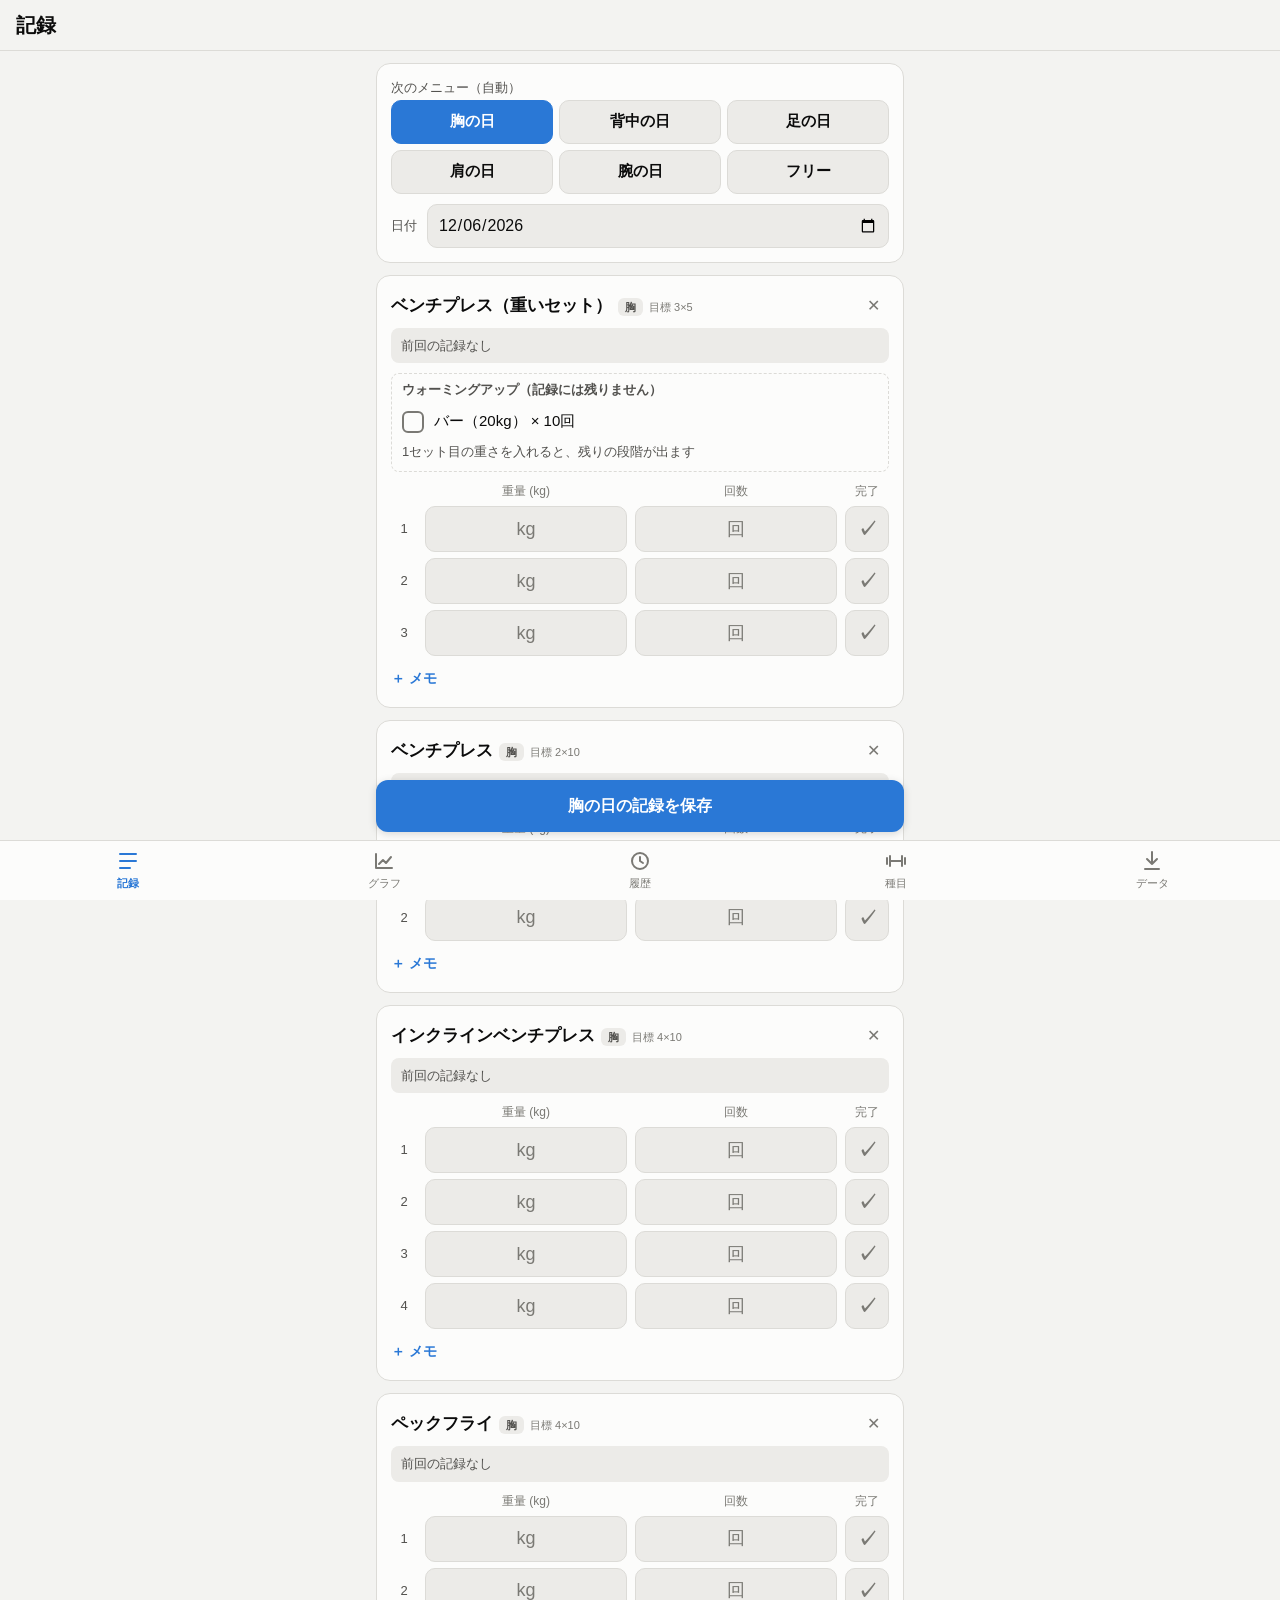
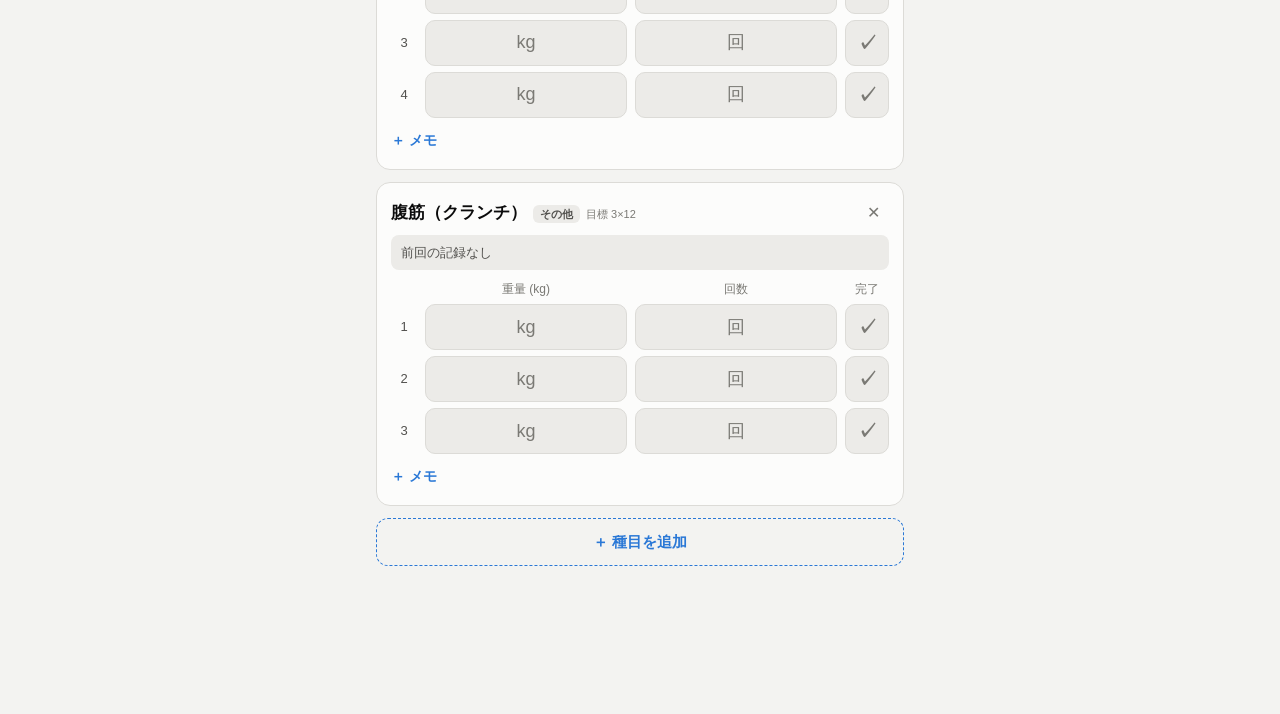
==== commit 5fdd1290: "筋トレ記録: 未記録セットの防止（改善仕様 優先度3） - 新しく並べる種目の重さ欄に、提案の重さ（前回＋増やす重さ・組み直し・推定1RMの目安）を実際の値として入れる - 回数は空欄のまま（前回の回" ====
--- a/workout/index.html
+++ b/workout/index.html
@@ -220,6 +220,20 @@
     </form>
   </dialog>
 
+  <!-- 未記録のセットの確認 -->
+  <dialog id="missing-dialog" class="sheet">
+    <div class="sheet-head">
+      <h2 id="missing-title">未記録のセットがあります</h2>
+      <button type="button" class="icon-btn" data-close aria-label="閉じる">✕</button>
+    </div>
+    <ul id="missing-list" class="missing-list"></ul>
+    <p class="muted small">このまま保存すると、回数が空のセットは記録されません。</p>
+    <div class="btn-col">
+      <button type="button" class="primary-btn" id="missing-back">戻って入力する</button>
+      <button type="button" class="secondary-btn" id="missing-save">このまま保存</button>
+    </div>
+  </dialog>
+
   <!-- 自己ベスト更新 -->
   <dialog id="pr-dialog" class="sheet">
     <div class="sheet-head">
--- a/workout/style.css
+++ b/workout/style.css
@@ -182,6 +182,15 @@
 .num-in:focus { outline: 2px solid var(--accent); outline-offset: -1px; background: var(--surface); }
 .num-in.done { border-color: var(--good); }
 .num-in::placeholder { color: var(--text-3); }
+.prev .prev-memo { margin-top: 4px; color: var(--text); white-space: pre-wrap; }
+.memo { margin-top: 8px; }
+.memo-btn { background: none; border: 0; padding: 4px 0; color: var(--accent); font-size: 14px; font-weight: 600; }
+.memo-in {
+  display: block; width: 100%; padding: 8px 10px; resize: vertical; border-radius: 10px;
+  border: 1px solid var(--border); background: var(--surface-2); color: var(--text); font: inherit; font-size: 15px; line-height: 1.5;
+}
+.memo-in:focus { outline: 2px solid var(--accent); outline-offset: -1px; background: var(--surface); }
+.hist-memo { font-size: 12px; color: var(--text-2); padding: 0 0 4px 0.5em; white-space: pre-wrap; }
 .fill-btn {
   margin-top: 8px; width: 100%; height: 36px; border-radius: 8px;
   border: 1px dashed var(--border); background: none; color: var(--text-2); font-size: 13px;
@@ -309,6 +318,8 @@
 .data-table .pr-row { cursor: pointer; }
 .data-table .pr-row:active { background: var(--surface-2); }
 .data-table .num .muted { font-size: 11px; }
+.missing-list { margin: 0 0 8px; padding-left: 1.2em; font-size: 15px; }
+.missing-list li { margin-bottom: 4px; }
 .pr-list { display: flex; flex-direction: column; gap: 10px; margin-bottom: 14px; }
 .pr-item { padding: 10px 12px; border-radius: 10px; background: var(--good-soft); }
 .pr-name { font-weight: 700; margin-bottom: 2px; }
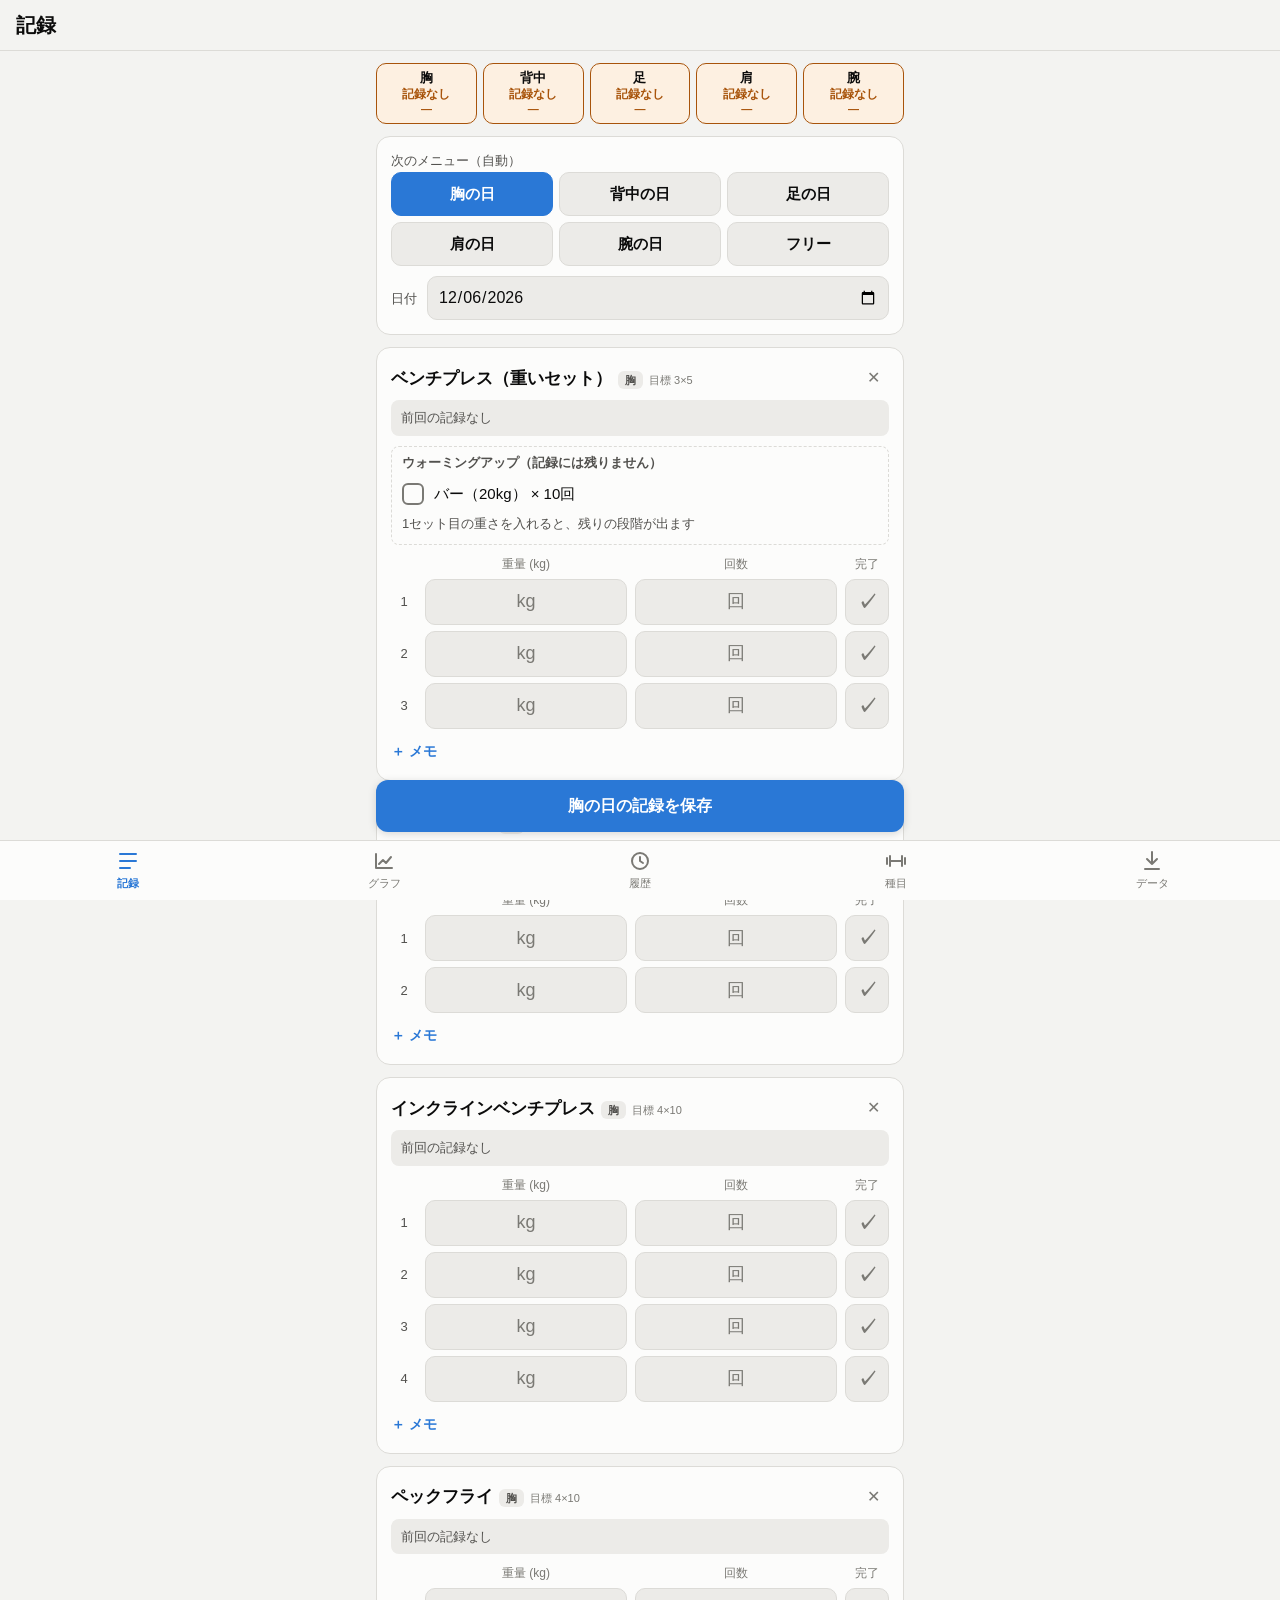
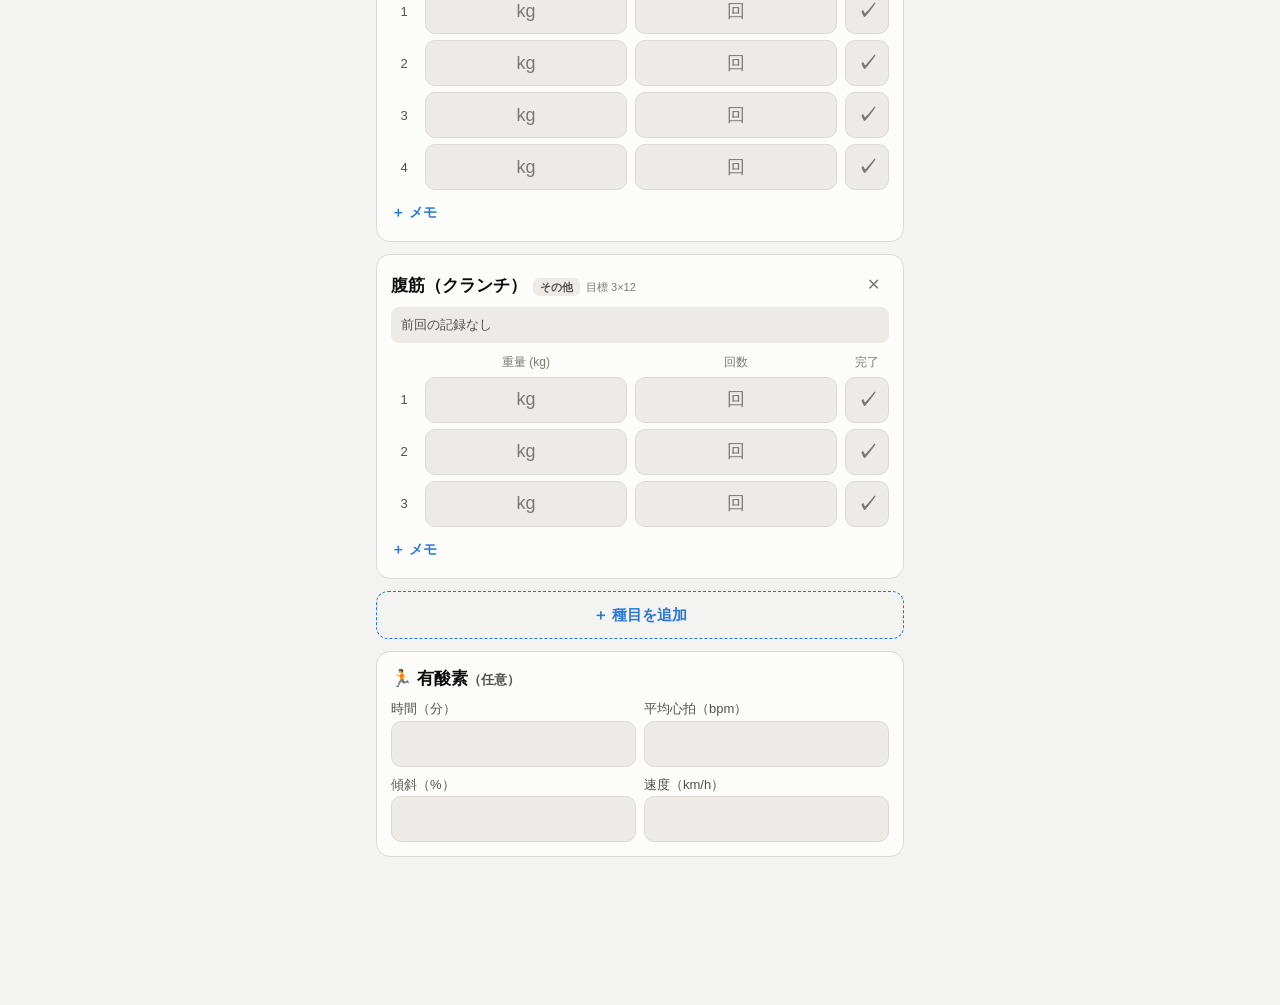
==== commit 0fb0c98b: "筋トレ記録: 部位ごとの最終実施日と有酸素の記録（改善仕様 優先度6・7） 優先度6：記録画面の上に胸・背中・足・肩・腕の最終実施日を表示。 今日・昨日は「回復中」、7日以上（または記録なし）は色と文" ====
--- a/workout/index.html
+++ b/workout/index.html
@@ -21,6 +21,7 @@
   <main>
     <!-- 記録 -->
     <section id="view-record" class="view active" aria-labelledby="tab-record">
+      <div id="recovery" class="recovery" aria-label="部位ごとの最終実施日"></div>
       <div class="session-bar card">
         <div class="day-row">
           <div>
@@ -41,6 +42,31 @@
       <p id="record-empty" class="muted empty" hidden>「＋ 種目を追加」から今日やる種目を選んでください</p>
 
       <button type="button" id="add-exercise-btn" class="add-btn">＋ 種目を追加</button>
+
+      <div class="card cardio-card">
+        <div class="cardio-head">
+          <h3>🏃 有酸素<span class="muted small">（任意）</span></h3>
+          <span class="muted small" id="cardio-prev"></span>
+        </div>
+        <div class="cardio-grid">
+          <label class="cardio-field">
+            <span class="muted small">時間（分）</span>
+            <input type="text" id="cardio-minutes" class="num-in" inputmode="numeric" autocomplete="off">
+          </label>
+          <label class="cardio-field">
+            <span class="muted small">平均心拍（bpm）</span>
+            <input type="text" id="cardio-avgHr" class="num-in" inputmode="numeric" autocomplete="off">
+          </label>
+          <label class="cardio-field">
+            <span class="muted small">傾斜（%）</span>
+            <input type="text" id="cardio-incline" class="num-in" inputmode="decimal" autocomplete="off">
+          </label>
+          <label class="cardio-field">
+            <span class="muted small">速度（km/h）</span>
+            <input type="text" id="cardio-speed" class="num-in" inputmode="decimal" autocomplete="off">
+          </label>
+        </div>
+      </div>
 
       <div class="save-area">
         <div id="rest-timer" class="rest-timer" role="timer" aria-live="off" hidden>
--- a/workout/style.css
+++ b/workout/style.css
@@ -12,6 +12,8 @@
   --accent-soft: #e3eefb;
   --good: #0a7a3b;
   --good-soft: #dff3e7;
+  --warn: #a8540b;
+  --warn-soft: #fdf0e1;
   --danger: #c23a39;
   --grid: #e4e3df;
   --radius: 14px;
@@ -32,6 +34,8 @@
     --accent-soft: #1b2c42;
     --good: #4fcf86;
     --good-soft: #15321f;
+    --warn: #f0a040;
+    --warn-soft: #3a2a12;
     --danger: #e66767;
     --grid: #2c2c2a;
   }
@@ -50,6 +54,8 @@
   --accent-soft: #1b2c42;
   --good: #4fcf86;
   --good-soft: #15321f;
+    --warn: #f0a040;
+    --warn-soft: #3a2a12;
   --danger: #e66767;
   --grid: #2c2c2a;
 }
@@ -97,6 +103,25 @@
 .small { font-size: 13px; }
 .center { text-align: center; }
 .empty { text-align: center; padding: 24px 0; }
+
+/* 部位ごとの最終実施日 */
+.recovery { display: grid; grid-template-columns: repeat(5, 1fr); gap: 6px; margin-bottom: 12px; }
+.rec-item {
+  padding: 6px 4px; border-radius: 10px; text-align: center; line-height: 1.3;
+  background: var(--surface); border: 1px solid var(--border);
+}
+.rec-part { font-size: 13px; font-weight: 700; }
+.rec-when { font-size: 12px; font-variant-numeric: tabular-nums; }
+.rec-note { font-size: 11px; color: var(--text-3); }
+.rec-item.resting .rec-note { color: var(--text-2); }
+.rec-item.long { background: var(--warn-soft); border-color: var(--warn); }
+.rec-item.long .rec-note, .rec-item.long .rec-when { color: var(--warn); font-weight: 700; }
+
+/* 有酸素 */
+.cardio-head { display: flex; justify-content: space-between; align-items: baseline; gap: 8px; flex-wrap: wrap; margin-bottom: 8px; }
+.cardio-head h3 { margin: 0; font-size: 17px; }
+.cardio-grid { display: grid; grid-template-columns: 1fr 1fr; gap: 8px; }
+.cardio-field { display: flex; flex-direction: column; gap: 2px; }
 
 /* 記録: セッションバー */
 .day-row { display: flex; flex-direction: column; gap: 10px; }
